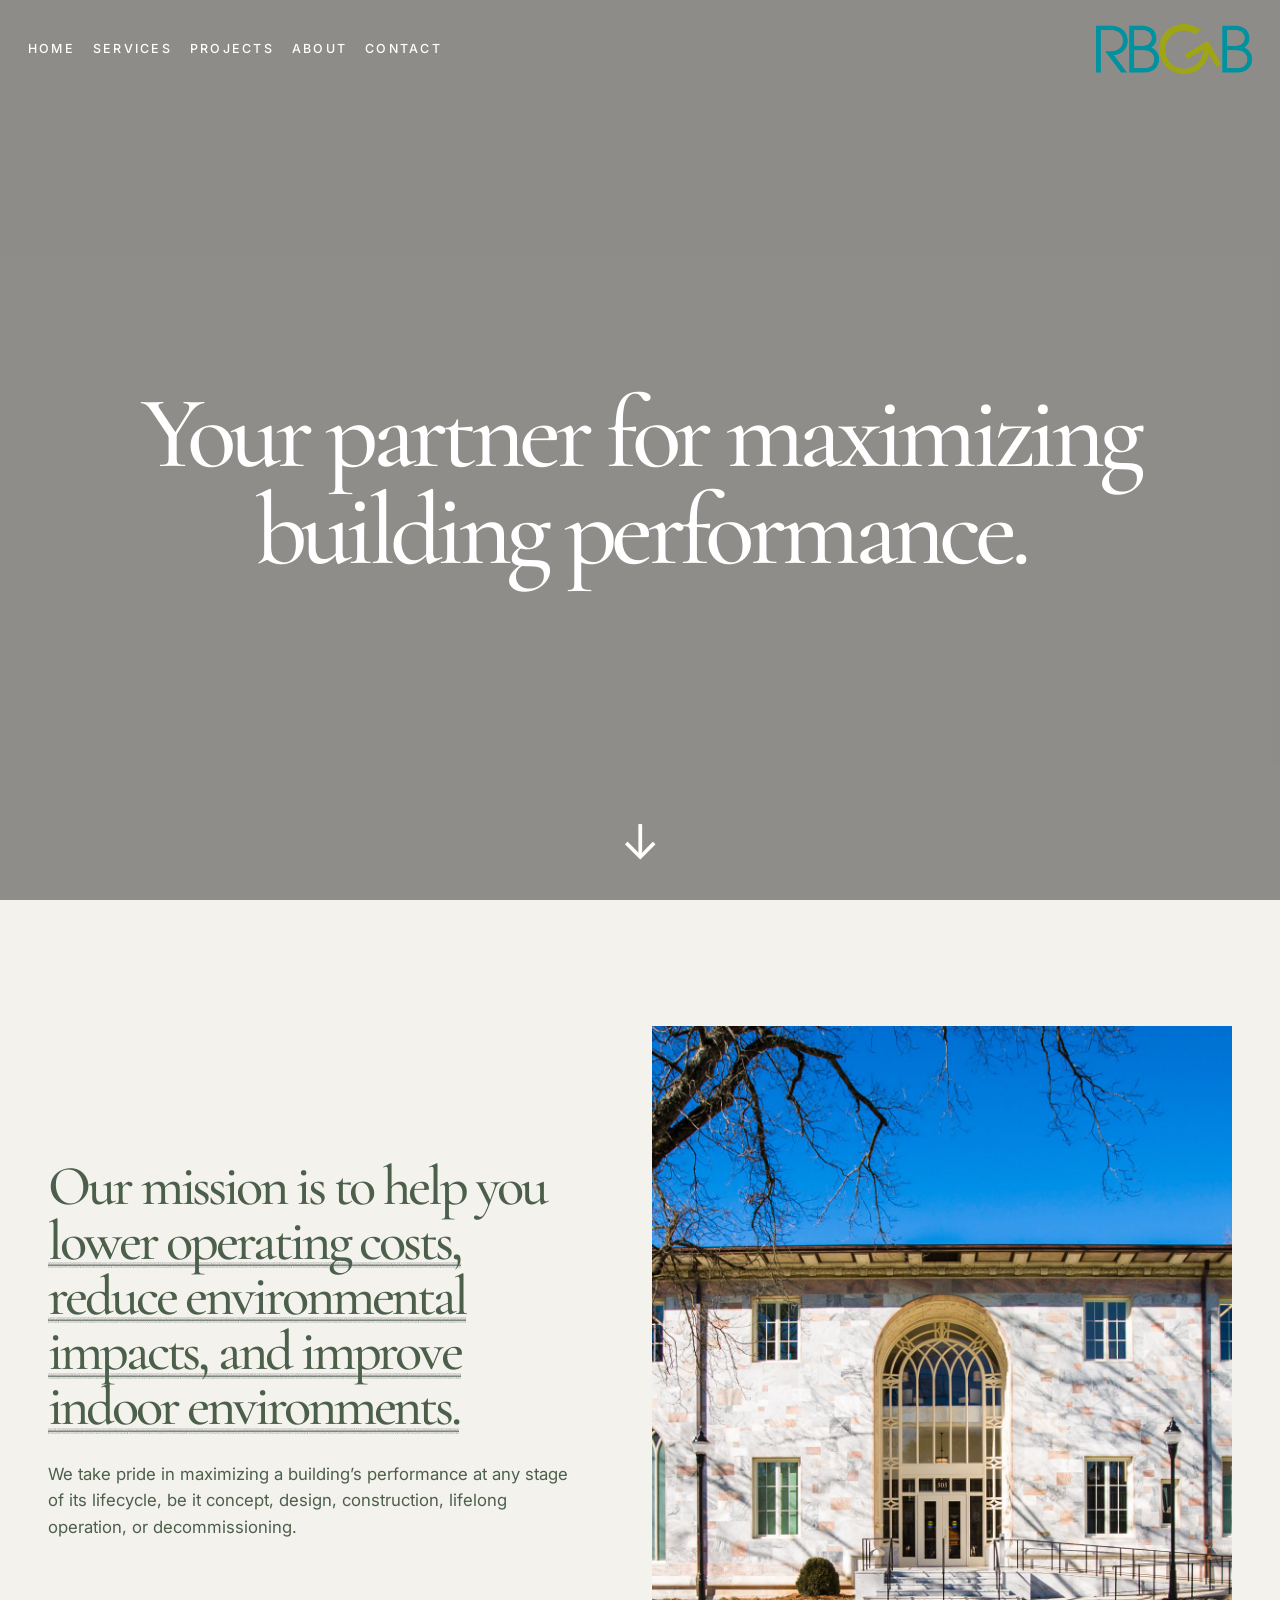
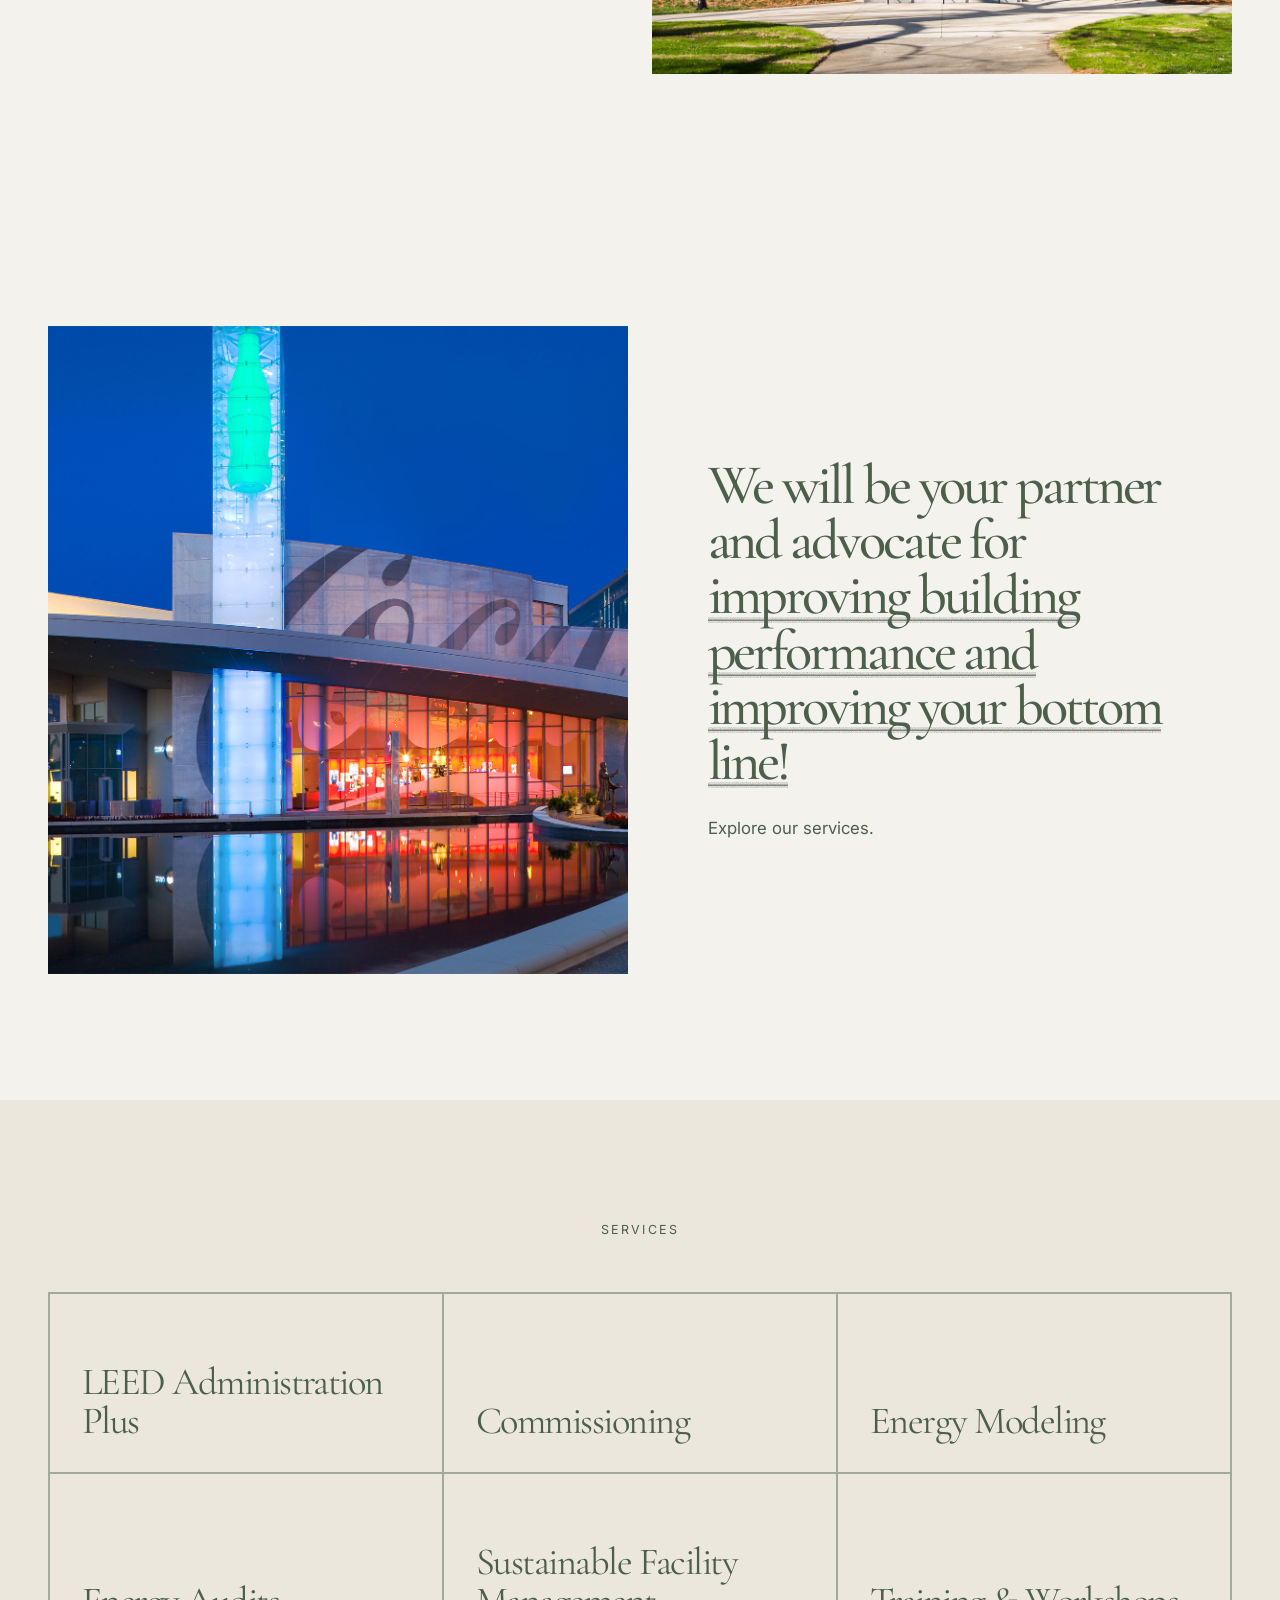
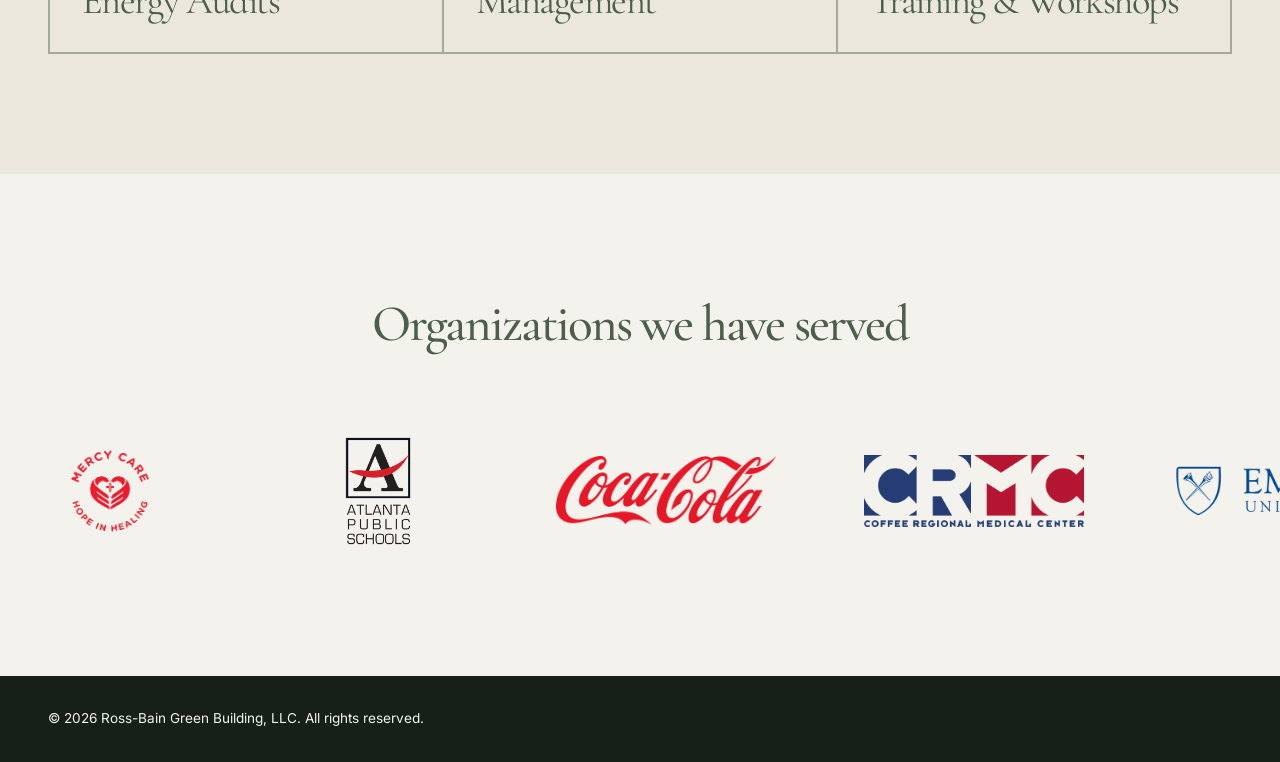
==== index.html @ 14df3185 "logos update" ====
<!DOCTYPE html>
<html lang="en">
<head>
  <meta charset="UTF-8" />
  <meta name="viewport" content="width=device-width, initial-scale=1.0" />

  <title>RBGB | High-Performance Building Services</title>

  <link rel="stylesheet" href="css/style.css" />

  <!-- Elegant serif font for Heatherwick-style headings -->
  <link rel="preconnect" href="https://fonts.googleapis.com">
  <link rel="preconnect" href="https://fonts.gstatic.com" crossorigin>
  <link href="https://fonts.googleapis.com/css2?family=Cormorant+Garamond:wght@400;500;600&family=Inter:wght@400;500;600&display=swap" rel="stylesheet">
</head>

<body>

  <header class="home-header">
    <nav class="home-nav">
      <a href="index.html">Home</a>
      <a href="services.html">Services</a>
      <a href="projects.html">Projects</a>
      <a href="about.html">About</a>
      <a href="contact.html">Contact</a>
    </nav>

    <a href="index.html" class="logo">
      <img src="assets/images/rbgb-logo.webp" alt="RBGB logo">
    </a>
  </header>

  <main>

    <!-- HERO VIDEO SECTION -->
    <section class="home-hero" id="top">
      <video autoplay muted loop playsinline class="hero-video">
        <source src="assets/videos/officeview2.mp4" type="video/mp4" />
      </video>

      <div class="hero-dark-overlay"></div>

      <div class="hero-title-wrap">
        <h1 class="rotating-title">
          <span class="title-line active">Ross-Bain Green Building</span>
          <span class="title-line">Your partner for maximizing building performance.</span>
          <span class="title-line">Dedicated to achieving your sustainability goals.</span>
        </h1>
      </div>

      <a href="#studio-intro" class="scroll-arrow" aria-label="Scroll down">
        ↓
      </a>
    </section>


    <!-- INTRO SECTION 1 -->
    <section class="editorial-section" id="studio-intro">
      <div class="editorial-text">
        <h2>
          Our mission is to help you 
          <span class="crayon-underline">lower operating costs, reduce environmental impacts, and improve indoor environments.</span>
        </h2>
        <p>
          We take pride in maximizing a building’s performance at any stage of its lifecycle, be it concept, design, construction, lifelong operation, or decommissioning. 
        </p>
      </div>

      <div class="editorial-image">
        <img src="assets/images/emory.jpg" alt="High performance sustainable building placeholder">
      </div>
    </section>


    <!-- INTRO SECTION 2 -->
    <section class="editorial-section reverse">
      <div class="editorial-image">
        <img src="assets/images/worldofcoke.jpg" alt="Energy efficient building systems placeholder">
      </div>

      <div class="editorial-text">
        <h2>
          We will be your partner and advocate for 
          <span class="crayon-underline">improving building performance and improving your bottom line!</span>
        </h2>
        <p>
          Explore our services.
        </p>
      </div>
    </section>


    <!-- SERVICES PREVIEW -->
    <section class="home-services-preview">
      <p class="section-kicker">Services</p>

      <div class="service-preview-grid">
        <a href="services.html#leed">LEED Administration Plus</a>
        <a href="services.html#commissioning">Commissioning</a>
        <a href="services.html#energy-modeling">Energy Modeling</a>
        <a href="services.html#energy-audits">Energy Audits</a>
        <a href="services.html#facility-management">Sustainable Facility Management</a>
        <a href="services.html#training">Training & Workshops</a>
      </div>
    </section>


    <!-- ORGANIZATIONS SERVED -->
    <section class="organizations-section">
      <h2>Organizations we have served</h2>

      <div class="logo-marquee">
        <div class="logo-track">

          <div class="client-logo">
            <img src="assets/images/logos/6830dd85c94a574201c166cf_MercyCareHHCircleCMYKWEB.png" alt="Mercy Care">
          </div>
          <div class="client-logo">
            <img src="assets/images/logos/APSLogo_RedBlack_Stacked_sample.png" alt="Atlanta Public Schools">
          </div>
          <div class="client-logo">
            <img src="assets/images/logos/Coca-Cola_logo.svg.png" alt="Coca-Cola">
          </div>
          <div class="client-logo">
            <img src="assets/images/logos/CRMC-Logo_OneLine_Primary-usage-1.webp" alt="Children's Restoration Medical Center">
          </div>
          <div class="client-logo">
            <img src="assets/images/logos/Emory-University-Logo.png" alt="Emory University">
          </div>
          <div class="client-logo">
            <img src="assets/images/logos/favicon.png" alt="Atlanta-Fulton Public Library Foundation">
          </div>
          <div class="client-logo">
            <img src="assets/images/logos/Georgia_Tech_logo.svg.png" alt="Georgia Tech">
          </div>
          <div class="client-logo">
            <img src="assets/images/logos/GSP_med.png" alt="GSP International Airport">
          </div>
          <div class="client-logo">
            <img src="assets/images/logos/hartsfield-jackson-airport-logo.png" alt="Hartsfield-Jackson Atlanta International Airport">
          </div>
          <div class="client-logo">
            <img src="assets/images/logos/Templates_CircleLogo_FC.png" alt="University of Georgia">
          </div>
          <div class="client-logo">
            <img src="assets/images/logos/Toyota-Logo.png" alt="Toyota">
          </div>
          <div class="client-logo">
            <img src="assets/images/logos/treesatlantalogo-tagline-01-205x120.png" alt="Trees Atlanta">
          </div>

          <!-- repeated once for smooth horizontal scroll -->
          <div class="client-logo">
            <img src="assets/images/logos/6830dd85c94a574201c166cf_MercyCareHHCircleCMYKWEB.png" alt="Mercy Care">
          </div>
          <div class="client-logo">
            <img src="assets/images/logos/APSLogo_RedBlack_Stacked_sample.png" alt="Atlanta Public Schools">
          </div>
          <div class="client-logo">
            <img src="assets/images/logos/Coca-Cola_logo.svg.png" alt="Coca-Cola">
          </div>
          <div class="client-logo">
            <img src="assets/images/logos/CRMC-Logo_OneLine_Primary-usage-1.webp" alt="Children's Restoration Medical Center">
          </div>
          <div class="client-logo">
            <img src="assets/images/logos/Emory-University-Logo.png" alt="Emory University">
          </div>
          <div class="client-logo">
            <img src="assets/images/logos/favicon.png" alt="Atlanta-Fulton Public Library Foundation">
          </div>
          <div class="client-logo">
            <img src="assets/images/logos/Georgia_Tech_logo.svg.png" alt="Georgia Tech">
          </div>
          <div class="client-logo">
            <img src="assets/images/logos/GSP_med.png" alt="GSP International Airport">
          </div>
          <div class="client-logo">
            <img src="assets/images/logos/hartsfield-jackson-airport-logo.png" alt="Hartsfield-Jackson Atlanta International Airport">
          </div>
          <div class="client-logo">
            <img src="assets/images/logos/Templates_CircleLogo_FC.png" alt="University of Georgia">
          </div>
          <div class="client-logo">
            <img src="assets/images/logos/Toyota-Logo.png" alt="Toyota">
          </div>
          <div class="client-logo">
            <img src="assets/images/logos/treesatlantalogo-tagline-01-205x120.png" alt="Trees Atlanta">
          </div>

        </div>
      </div>
    </section>

  </main>

  <footer>
    <p>© 2026 Ross-Bain Green Building, LLC. All rights reserved.</p>
  </footer>

  <script src="js/script.js"></script>
</body>
</html>
---- css/style.css ----
* {
    margin: 0;
    padding: 0;
    box-sizing: border-box;
  }
  
  html {
    scroll-behavior: smooth;
  }
  
  body {
    font-family: Arial, Helvetica, sans-serif;
    color: #111;
    background: #f5f2ec;
    line-height: 1.6;
  }
  
  a {
    color: inherit;
    text-decoration: none;
  }
  
  img {
    width: 100%;
    display: block;
  }
  
  .site-header {
    position: fixed;
    top: 0;
    left: 0;
    width: 100%;
    z-index: 20;
    display: flex;
    justify-content: space-between;
    align-items: center;
    padding: 24px 48px;
    color: #fff;
    mix-blend-mode: normal;
  }
  
  .dark-header {
    position: sticky;
    color: #111;
    background: #f5f2ec;
    mix-blend-mode: normal;
    border-bottom: 1px solid rgba(0, 0, 0, 0.1);
  }
  
  .logo {
    font-size: 1rem;
    font-weight: 700;
    letter-spacing: -0.02em;
  }
  
  .nav {
    display: flex;
    align-items: center;
    gap: 28px;
    font-size: 0.95rem;
  }
  
  .nav a {
    transition: opacity 0.2s ease;
  }
  
  .nav a:hover {
    opacity: 0.6;
  }
  
  .dropdown {
    position: relative;
  }
  
  .dropdown-menu {
    position: absolute;
    top: 100%;
    left: 0;
    min-width: 260px;
    display: none;
    flex-direction: column;
    background: #111;
    color: #fff;
    padding: 16px;
    margin-top: 12px;
    gap: 10px;
    box-shadow: 0 12px 30px rgba(0,0,0,0.2);
  }
  
  .dropdown:hover .dropdown-menu {
    display: flex;
  }
  
  .dropdown-menu a {
    font-size: 0.9rem;
  }
  
  .hero-video-section {
    position: relative;
    height: 100vh;
    min-height: 700px;
    overflow: hidden;
    color: #fff;
    display: flex;
    align-items: flex-end;
  }
  
  .hero-video {
    position: absolute;
    inset: 0;
    width: 100%;
    height: 100%;
    object-fit: cover;
  }
  
  .hero-overlay {
    position: absolute;
    inset: 0;
    background: linear-gradient(
      to top,
      rgba(0, 0, 0, 0.75),
      rgba(0, 0, 0, 0.25),
      rgba(0, 0, 0, 0.2)
    );
  }
  
  .hero-content {
    position: relative;
    z-index: 2;
    max-width: 900px;
    padding: 0 48px 80px;
  }
  
  .eyebrow {
    text-transform: uppercase;
    letter-spacing: 0.12em;
    font-size: 0.8rem;
    margin-bottom: 16px;
    opacity: 0.75;
  }
  
  .hero-content h1,
  .page-hero h1,
  .about-section h1 {
    font-size: clamp(3rem, 8vw, 7.5rem);
    line-height: 0.95;
    letter-spacing: -0.07em;
    margin-bottom: 28px;
  }
  
  .hero-content p {
    max-width: 620px;
    font-size: 1.15rem;
    margin-bottom: 28px;
  }
  
  .button {
    display: inline-block;
    padding: 14px 22px;
    border: 1px solid #fff;
    border-radius: 999px;
    transition: all 0.2s ease;
  }
  
  .button:hover {
    background: #fff;
    color: #111;
  }
  
  .intro-section {
    display: grid;
    grid-template-columns: 1.3fr 1fr;
    gap: 60px;
    padding: 120px 48px;
    background: #f5f2ec;
  }
  
  .intro-section h2 {
    font-size: clamp(2.4rem, 5vw, 5.5rem);
    line-height: 0.95;
    letter-spacing: -0.06em;
  }
  
  .intro-section p {
    font-size: 1.25rem;
    max-width: 560px;
  }
  
  .feature-grid {
    display: grid;
    grid-template-columns: repeat(3, 1fr);
    gap: 1px;
    background: #111;
  }
  
  .feature-grid article {
    background: #e8e0d2;
    padding: 48px;
    min-height: 280px;
  }
  
  .feature-grid h3 {
    font-size: 1.8rem;
    margin-bottom: 16px;
    letter-spacing: -0.04em;
  }
  
  .page-main {
    padding: 80px 48px;
  }
  
  .page-hero {
    padding: 80px 0 70px;
    max-width: 1100px;
  }
  
  .services-list {
    display: grid;
    gap: 1px;
    background: #111;
  }
  
  .services-list article {
    background: #f5f2ec;
    padding: 48px 0;
    display: grid;
    grid-template-columns: 0.8fr 1.2fr;
    gap: 60px;
    border-bottom: 1px solid rgba(0,0,0,0.1);
  }
  
  .services-list h2 {
    font-size: clamp(2rem, 4vw, 4rem);
    line-height: 1;
    letter-spacing: -0.05em;
  }
  
  .services-list p {
    font-size: 1.1rem;
    max-width: 680px;
  }
  
  .project-grid {
    display: grid;
    gap: 36px;
  }
  
  .project-card {
    display: grid;
    grid-template-columns: 1.1fr 0.9fr;
    gap: 40px;
    align-items: center;
    padding-bottom: 48px;
    border-bottom: 1px solid rgba(0,0,0,0.12);
  }
  
  .project-card img {
    height: 460px;
    object-fit: cover;
  }
  
  .project-card h2 {
    font-size: clamp(2rem, 4vw, 4.5rem);
    line-height: 1;
    letter-spacing: -0.05em;
    margin-bottom: 20px;
  }
  
  .about-section {
    min-height: calc(100vh - 160px);
    display: grid;
    grid-template-columns: 0.8fr 1.2fr;
    gap: 60px;
    align-items: center;
  }
  
  .about-image {
    height: 620px;
    object-fit: cover;
  }
  
  .about-section p {
    font-size: 1.15rem;
    max-width: 700px;
    margin-bottom: 20px;
  }
  
  .contact-grid {
    display: grid;
    grid-template-columns: 0.8fr 1.2fr;
    gap: 60px;
    align-items: start;
  }
  
  .contact-grid h2 {
    font-size: 2rem;
    margin-bottom: 24px;
  }
  
  .contact-grid p {
    margin-bottom: 12px;
    font-size: 1.05rem;
  }
  
  .map-wrapper {
    overflow: hidden;
    border-radius: 24px;
  }
  
  footer {
    padding: 32px 48px;
    font-size: 0.9rem;
    background: #111;
    color: #fff;
  }
  
  @media (max-width: 900px) {
    .site-header {
      position: absolute;
      padding: 20px;
      flex-direction: column;
      align-items: flex-start;
      gap: 16px;
      mix-blend-mode: normal;
    }
  
    .nav {
      flex-wrap: wrap;
      gap: 16px;
    }
  
    .hero-content {
      padding: 0 24px 60px;
    }
  
    .intro-section,
    .services-list article,
    .project-card,
    .about-section,
    .contact-grid {
      grid-template-columns: 1fr;
    }
  
    .intro-section,
    .page-main {
      padding-left: 24px;
      padding-right: 24px;
    }
  
    .feature-grid {
      grid-template-columns: 1fr;
    }
  
    .project-card img,
    .about-image {
      height: 340px;
    }
  }

  .logo img {
    height: 50px;
    width: auto;
    display: block;
  }

  /* ================================
   HOME PAGE — HEATHERWICK-STYLE
================================ */

body {
  font-family: "Inter", Arial, sans-serif;
  background: #f4f2ec;
  color: #172017;
}

.home-header {
  position: fixed;
  top: 0;
  left: 0;
  width: 100%;
  z-index: 50;
  display: flex;
  justify-content: space-between;
  align-items: center;
  padding: 24px 28px;
  color: #fff;
  mix-blend-mode: normal;
  pointer-events: none;
}

.home-nav,
.home-logo {
  pointer-events: auto;
}

.home-nav {
  display: flex;
  gap: 18px;
  align-items: center;
}

.home-nav a,
.home-logo {
  font-size: 0.78rem;
  text-transform: uppercase;
  letter-spacing: 0.18em;
  font-weight: 500;
}

.home-nav a:hover,
.home-logo:hover {
  opacity: 1;
}

.home-hero {
  position: relative;
  height: 100vh;
  min-height: 720px;
  overflow: hidden;
  display: grid;
  place-items: center;
  color: #fff;
}

.hero-video {
  position: absolute;
  inset: 0;
  width: 100%;
  height: 100%;
  object-fit: cover;
}

.hero-dark-overlay {
  position: absolute;
  inset: 0;
  background: rgba(0, 0, 0, 0.42);
  z-index: 1;
}

.hero-title-wrap {
  position: relative;
  z-index: 2;
  text-align: center;
  width: min(92vw, 1200px);
  padding: 0 24px;
}

.rotating-title {
  position: relative;
  min-height: 130px;
  font-family: "Cormorant Garamond", Georgia, serif;
  font-size: clamp(3.5rem, 8vw, 8rem);
  font-weight: 500;
  line-height: 0.95;
  letter-spacing: -0.055em;
}

.title-line {
  position: absolute;
  inset: 0;
  display: grid;
  place-items: center;
  opacity: 0;
  transform: translateY(18px);
  filter: blur(6px);
  transition:
    opacity 900ms ease,
    transform 900ms ease,
    filter 900ms ease;
}

.title-line.active {
  opacity: 1;
  transform: translateY(0);
  filter: blur(0);
}

.scroll-arrow {
  position: absolute;
  left: 50%;
  bottom: 34px;
  transform: translateX(-50%);
  z-index: 3;
  color: #fff;
  font-size: 3rem;
  line-height: 1;
  animation: bounceArrow 1.5s infinite;
}

@keyframes bounceArrow {
  0%, 100% {
    transform: translate(-50%, 0);
  }

  50% {
    transform: translate(-50%, 12px);
  }
}


/* Editorial image + text sections */

.editorial-section {
  min-height: 100vh;
  display: grid;
  grid-template-columns: 0.95fr 1.05fr;
  gap: 80px;
  align-items: center;
  padding: 110px 48px;
  background: #f4f2ec;
}

.editorial-section.reverse {
  grid-template-columns: 1.05fr 0.95fr;
}

.editorial-text {
  max-width: 620px;
  justify-self: center;
}

.editorial-text h2 {
  font-family: "Cormorant Garamond", Georgia, serif;
  font-size: clamp(2.4rem, 4.4vw, 4.7rem);
  line-height: 0.98;
  font-weight: 500;
  letter-spacing: -0.055em;
  color: #4b5f4b;
}

.editorial-text p {
  margin-top: 26px;
  font-size: 1.05rem;
  color: #4b5f4b;
}

.editorial-image img {
  width: 100%;
  height: 72vh;
  object-fit: cover;
}


/* Crayon-style underline */

.crayon-underline {
  text-decoration: none;
  background-image: url("data:image/svg+xml,%3Csvg width='180' height='12' viewBox='0 0 180 12' xmlns='http://www.w3.org/2000/svg'%3E%3Cfilter id='noise'%3E%3CfeTurbulence type='fractalNoise' baseFrequency='0.9' numOctaves='3' stitchTiles='stitch'/%3E%3CfeColorMatrix type='saturate' values='0'/%3E%3CfeComponentTransfer%3E%3CfeFuncA type='table' tableValues='0 .25 .55 .85 1'/%3E%3C/feComponentTransfer%3E%3C/filter%3E%3Crect x='0' y='4' width='180' height='4' fill='%234b5f4b' opacity='.9' filter='url(%23noise)'/%3E%3Crect x='0' y='5.5' width='180' height='1.5' fill='%234b5f4b' opacity='.65'/%3E%3C/svg%3E");
  background-repeat: repeat-x;
  background-size: 180px 12px;
  background-position: 0 0.93em;
}

/* Services preview */

.home-services-preview {
  padding: 120px 48px;
  background: #ebe7dc;
}

.section-kicker {
  text-align: center;
  text-transform: uppercase;
  letter-spacing: 0.18em;
  font-size: 0.78rem;
  margin-bottom: 52px;
  color: #4b5f4b;
}

.service-preview-grid {
  display: grid;
  grid-template-columns: repeat(3, 1fr);
  border-top: 2px solid rgba(75, 95, 75, 0.45);
  border-left: 2px solid rgba(75, 95, 75, 0.45);
}

.service-preview-grid a {
  min-height: 180px;
  padding: 32px;
  display: flex;
  align-items: flex-end;
  border-right: 2px solid rgba(75, 95, 75, 0.45);
  border-bottom: 2px solid rgba(75, 95, 75, 0.45);
  font-family: "Cormorant Garamond", Georgia, serif;
  font-size: clamp(1.8rem, 3vw, 3.1rem);
  line-height: 1;
  letter-spacing: -0.04em;
  color: #4b5f4b;
  transition: background 0.25s ease, color 0.25s ease;
}

.service-preview-grid a:hover {
  background: #4b5f4b;
  color: #f4f2ec;
}


/* Organizations horizontal scroll */

.organizations-section {
  padding: 110px 0 130px;
  background: #f4f2ec;
  overflow: hidden;
}

.organizations-section h2 {
  text-align: center;
  font-family: "Cormorant Garamond", Georgia, serif;
  font-size: clamp(2.2rem, 4vw, 4rem);
  font-weight: 500;
  letter-spacing: -0.04em;
  color: #4b5f4b;
  margin-bottom: 70px;
}

.logo-marquee {
  width: 100%;
  overflow: hidden;
}

.logo-track {
  display: flex;
  gap: 48px;
  width: max-content;
  animation: logoScroll 28s linear infinite;
}

.logo-marquee:hover .logo-track {
  animation-play-state: paused;
}

.client-logo {
  display: flex;
  align-items: center;
  justify-content: center;
  min-width: 220px;
  height: 110px;
  padding: 20px;
  overflow: visible;
  background: transparent;
  border: none;
  border-radius: 0;
  box-shadow: none;
}

.client-logo img {
  max-width: 220px;
  max-height: 110px;
  width: auto;
  height: auto;
  object-fit: contain;
  display: block;
}

@keyframes logoScroll {
  from {
    transform: translateX(0);
  }

  to {
    transform: translateX(-50%);
  }
}


/* Footer adjustment */

footer {
  padding: 32px 48px;
  background: #172017;
  color: #f4f2ec;
  font-size: 0.85rem;
}


/* Responsive */

@media (max-width: 900px) {
  .home-header {
    align-items: flex-start;
    gap: 16px;
    padding: 20px;
  }

  .home-nav {
    flex-wrap: wrap;
    max-width: 70%;
    gap: 12px;
  }

  .home-logo {
    text-align: right;
  }

  .rotating-title {
    min-height: 220px;
    font-size: clamp(3rem, 16vw, 5.5rem);
  }

  .editorial-section,
  .editorial-section.reverse {
    grid-template-columns: 1fr;
    gap: 42px;
    padding: 90px 24px;
  }

  .editorial-image img {
    height: 430px;
  }

  .service-preview-grid {
    grid-template-columns: 1fr;
  }

  .home-services-preview {
    padding: 90px 24px;
  }
}
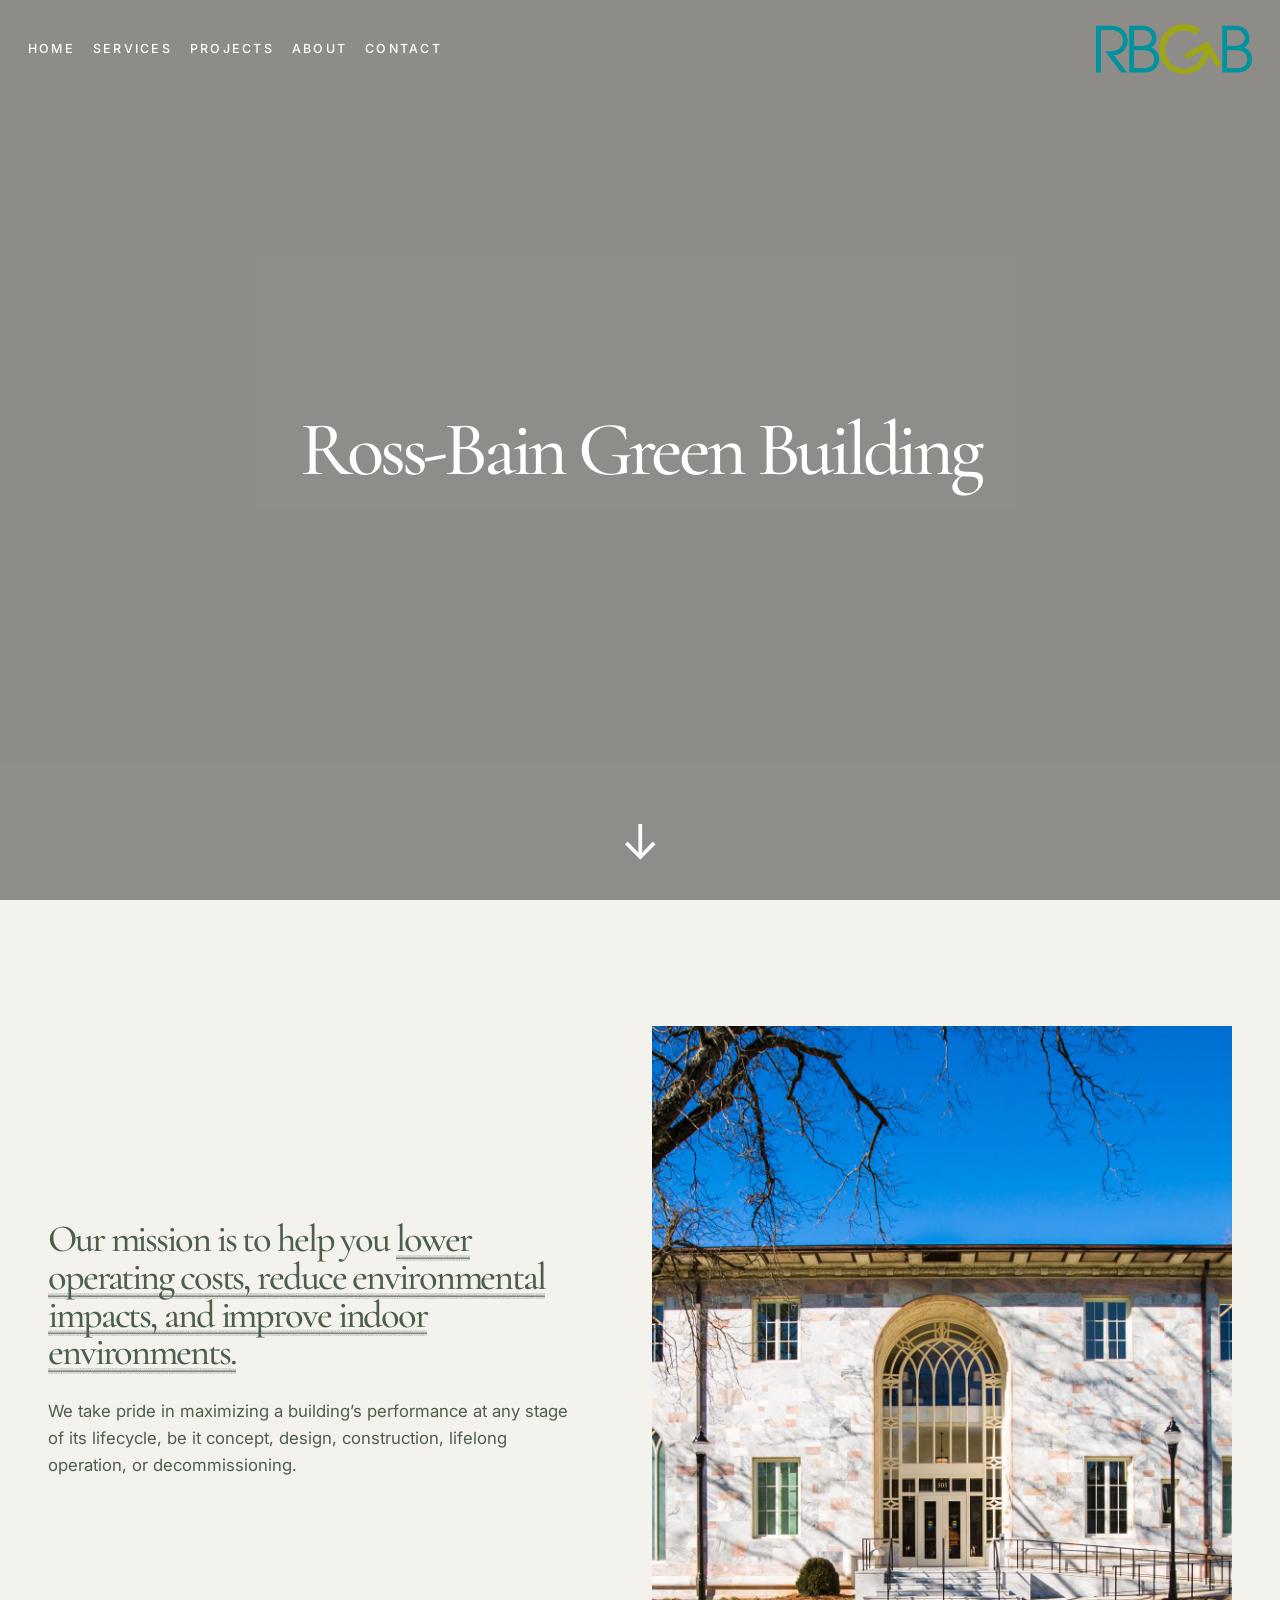
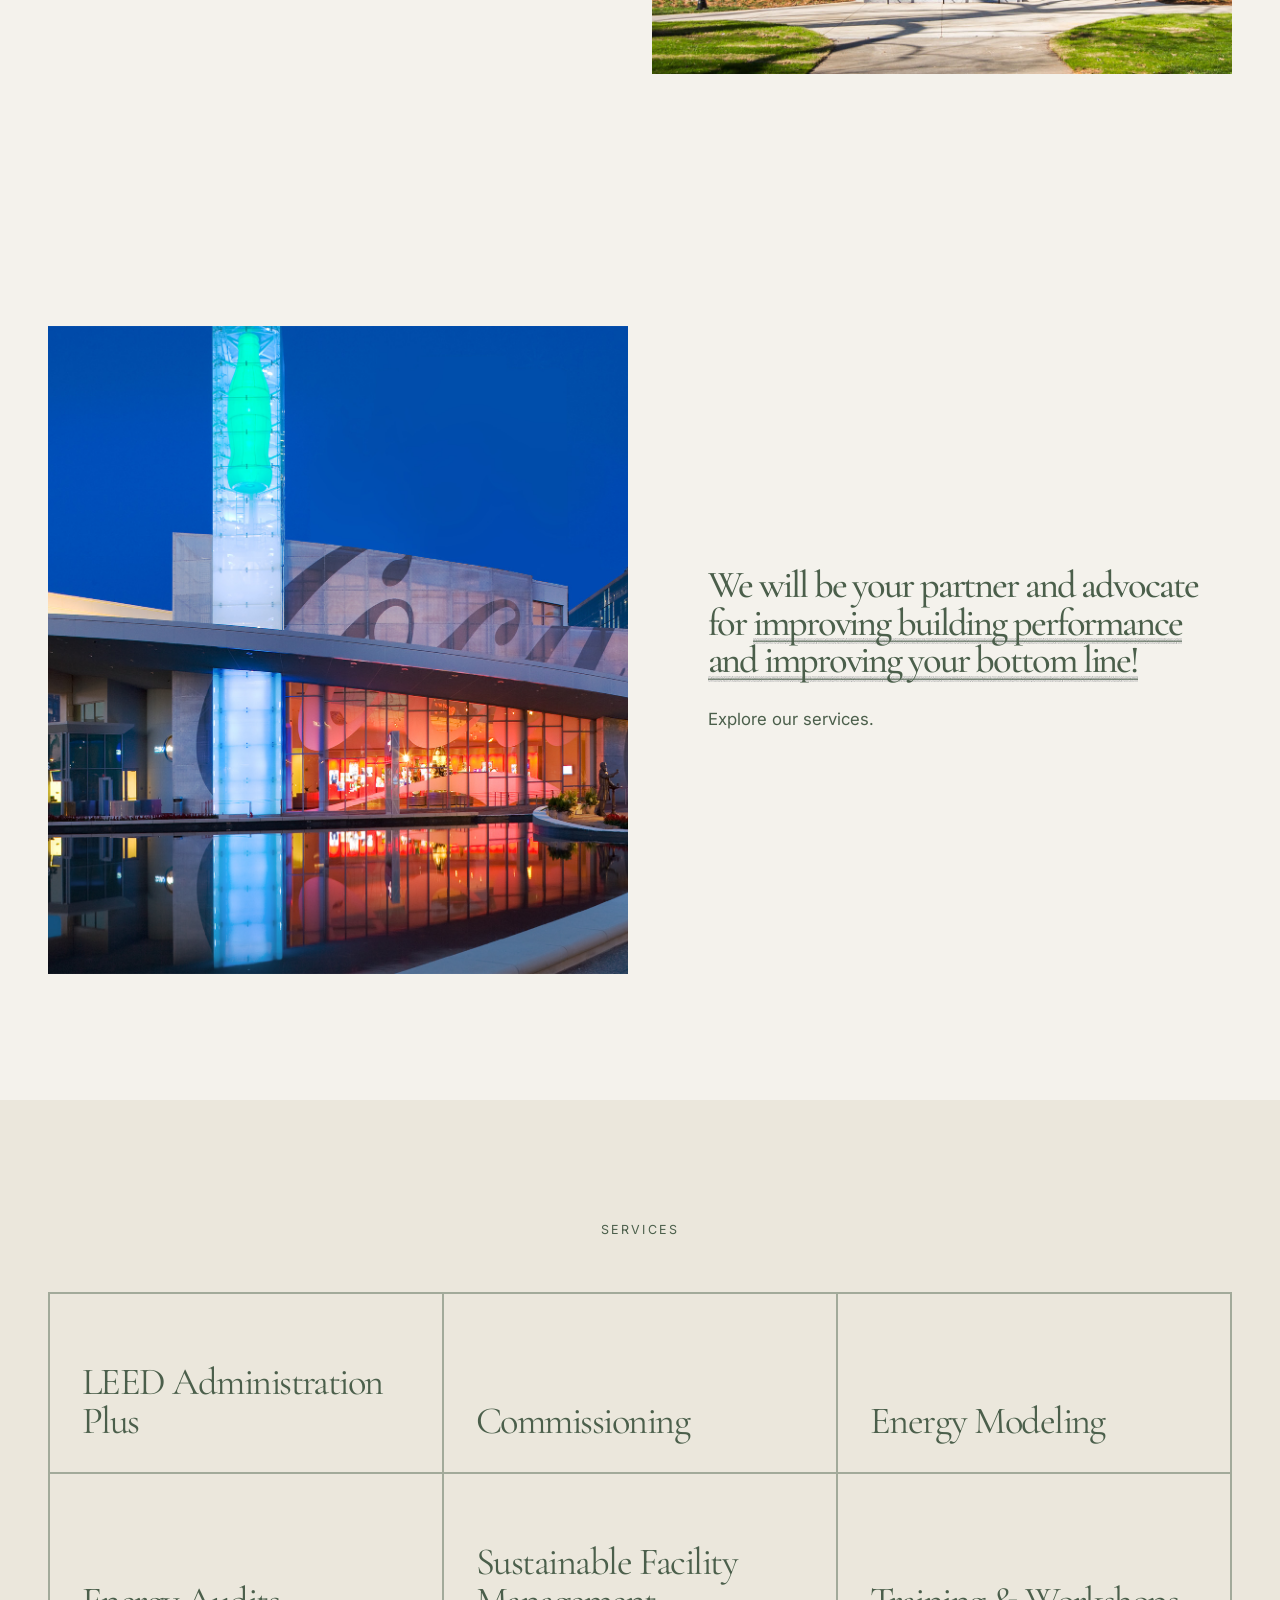
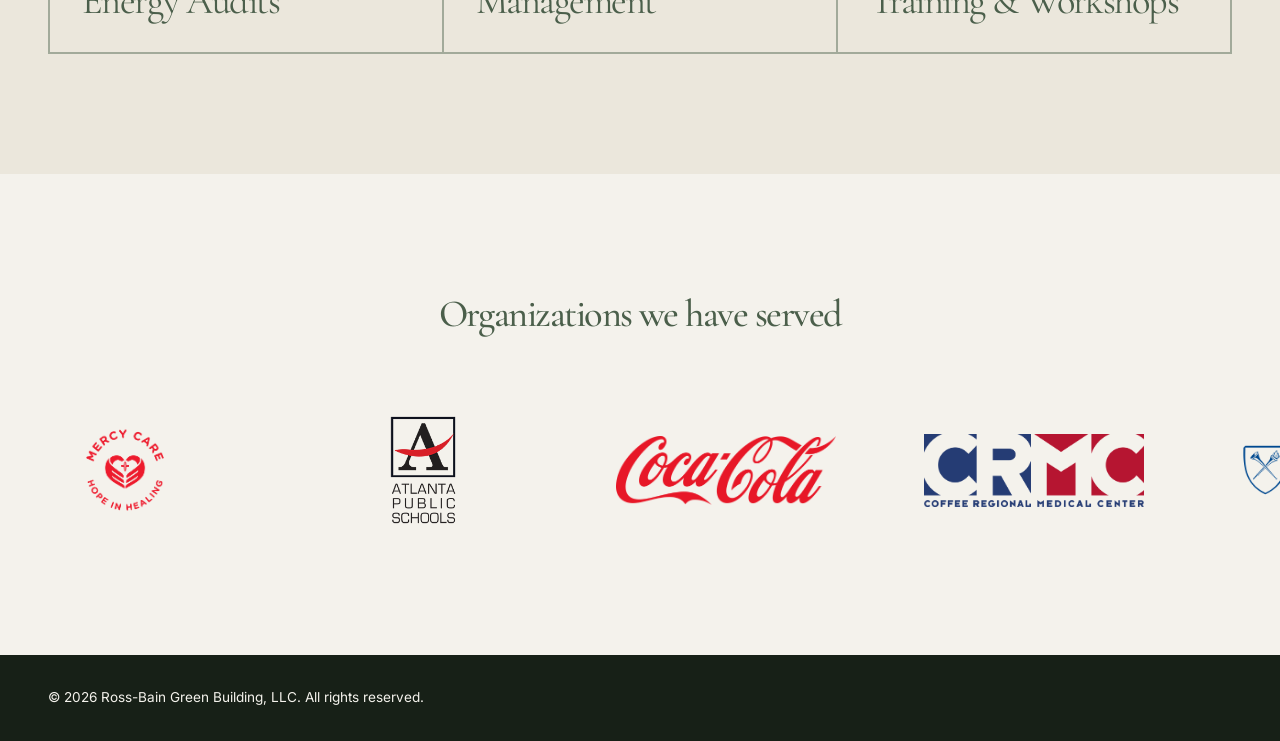
==== commit 0bc51d3f: "favicon update" ====
--- a/index.html
+++ b/index.html
@@ -5,7 +5,7 @@
   <meta name="viewport" content="width=device-width, initial-scale=1.0" />
 
   <title>RBGB | High-Performance Building Services</title>
-
+  <link rel="icon" type="image/webp" href="assets/images/rbgb-logo.webp">
   <link rel="stylesheet" href="css/style.css" />
 
   <!-- Elegant serif font for Heatherwick-style headings -->
@@ -137,7 +137,7 @@
             <img src="assets/images/logos/GSP_med.png" alt="GSP International Airport">
           </div>
           <div class="client-logo">
-            <img src="assets/images/logos/hartsfield-jackson-airport-logo.png" alt="Hartsfield-Jackson Atlanta International Airport">
+            <img src="assets/images/logos/Hartsfield–Jackson_Atlanta_International_Airport_Logo.svg.png" alt="Hartsfield-Jackson Atlanta International Airport">
           </div>
           <div class="client-logo">
             <img src="assets/images/logos/Templates_CircleLogo_FC.png" alt="University of Georgia">
--- a/css/style.css
+++ b/css/style.css
@@ -449,7 +449,7 @@
   position: relative;
   min-height: 130px;
   font-family: "Cormorant Garamond", Georgia, serif;
-  font-size: clamp(3.5rem, 8vw, 8rem);
+  font-size: clamp(2rem, 6vw, 6rem);
   font-weight: 500;
   line-height: 0.95;
   letter-spacing: -0.055em;
@@ -521,7 +521,7 @@
 
 .editorial-text h2 {
   font-family: "Cormorant Garamond", Georgia, serif;
-  font-size: clamp(2.4rem, 4.4vw, 4.7rem);
+  font-size: clamp(2rem, 3vw, 3rem);
   line-height: 0.98;
   font-weight: 500;
   letter-spacing: -0.055em;
@@ -582,7 +582,7 @@
   border-right: 2px solid rgba(75, 95, 75, 0.45);
   border-bottom: 2px solid rgba(75, 95, 75, 0.45);
   font-family: "Cormorant Garamond", Georgia, serif;
-  font-size: clamp(1.8rem, 3vw, 3.1rem);
+  font-size: clamp(2rem, 3vw, 3rem);
   line-height: 1;
   letter-spacing: -0.04em;
   color: #4b5f4b;
@@ -606,7 +606,7 @@
 .organizations-section h2 {
   text-align: center;
   font-family: "Cormorant Garamond", Georgia, serif;
-  font-size: clamp(2.2rem, 4vw, 4rem);
+  font-size: clamp(2rem, 3vw, 3rem);
   font-weight: 500;
   letter-spacing: -0.04em;
   color: #4b5f4b;
@@ -633,7 +633,7 @@
   display: flex;
   align-items: center;
   justify-content: center;
-  min-width: 220px;
+  min-width: 250px;
   height: 110px;
   padding: 20px;
   overflow: visible;
@@ -715,4 +715,949 @@
   .home-services-preview {
     padding: 90px 24px;
   }
+}
+
+/* ================================
+   SERVICES PAGE — STUDIO STYLE
+================================ */
+
+.inner-header {
+  color: #172017;
+  mix-blend-mode: normal;
+  background: transparent;
+}
+
+.inner-header .home-nav a,
+.inner-header .home-logo {
+  color: #172017;
+}
+
+.active-nav {
+  font-weight: 700;
+}
+
+.services-landing {
+  position: relative;
+  min-height: 100vh;
+  padding: 130px 28px 90px;
+  background: #f4f2ec;
+  display: grid;
+  grid-template-columns: 1.1fr 0.35fr 0.9fr;
+  grid-template-rows: auto 1fr;
+  column-gap: 70px;
+  align-items: center;
+}
+
+.services-landing-large {
+  grid-column: 1 / 2;
+  grid-row: 1 / 3;
+  align-self: center;
+}
+
+.services-landing-large img {
+  width: 100%;
+  height: 64vh;
+  object-fit: cover;
+}
+
+.services-landing-small {
+  grid-column: 3 / 4;
+  grid-row: 1 / 2;
+  justify-self: end;
+  align-self: start;
+  width: 52%;
+}
+
+.services-landing-small img {
+  width: 100%;
+  height: 260px;
+  object-fit: cover;
+}
+
+.services-landing-copy {
+  grid-column: 3 / 4;
+  grid-row: 2 / 3;
+  max-width: 620px;
+  align-self: center;
+}
+
+.left-kicker {
+  text-align: left;
+  margin-bottom: 28px;
+}
+
+.services-landing-copy h1 {
+  font-family: "Inter", Arial, sans-serif;
+  text-transform: uppercase;
+  letter-spacing: 0.12em;
+  font-size: clamp(1.5rem, 2.4vw, 2.5rem);
+  line-height: 1.35;
+  color: #4b5f4b;
+  margin-bottom: 28px;
+  font-weight: 700;
+}
+
+.services-landing-copy p {
+  font-family: "Cormorant Garamond", Georgia, serif;
+  font-size: clamp(1.45rem, 2vw, 2rem);
+  line-height: 1.25;
+  color: #4b5f4b;
+}
+
+
+/* Individual service rows */
+
+.service-detail-section {
+  min-height: 92vh;
+  padding: 105px 48px;
+  background: #f4f2ec;
+  display: grid;
+  grid-template-columns: 1.05fr 0.95fr;
+  gap: 80px;
+  align-items: center;
+  scroll-margin-top: 90px;
+}
+
+.service-detail-section.reverse {
+  grid-template-columns: 0.95fr 1.05fr;
+}
+
+.service-detail-section.reverse .service-image-button {
+  order: 2;
+}
+
+.service-detail-section.reverse .service-detail-copy {
+  order: 1;
+}
+
+.service-image-button,
+.service-heading-button,
+.text-link-button,
+.modal-close {
+  font-family: inherit;
+}
+
+.service-image-button {
+  padding: 0;
+  border: none;
+  background: transparent;
+  cursor: pointer;
+  overflow: hidden;
+}
+
+.service-image-button img {
+  width: 100%;
+  height: 68vh;
+  object-fit: cover;
+  transition: transform 700ms ease, filter 700ms ease;
+}
+
+.service-image-button:hover img {
+  transform: scale(1.035);
+  filter: brightness(0.88);
+}
+
+.service-detail-copy {
+  max-width: 640px;
+  justify-self: center;
+}
+
+.service-heading-button {
+  display: block;
+  padding: 0;
+  border: none;
+  background: transparent;
+  text-align: left;
+  cursor: pointer;
+  color: inherit;
+}
+
+.service-heading-button h2 {
+  font-family: "Cormorant Garamond", Georgia, serif;
+  font-size: clamp(3rem, 3vw, 3rem);
+  line-height: 0.95;
+  letter-spacing: -0.055em;
+  color: #4b5f4b;
+  font-weight: 500;
+  margin-bottom: 24px;
+  transition: opacity 0.25s ease;
+}
+
+.service-heading-button:hover h2 {
+  opacity: 0.65;
+}
+
+.service-tags {
+  font-family: "Inter", Arial, sans-serif !important;
+  text-transform: uppercase;
+  letter-spacing: 0.13em;
+  font-size: 0.78rem !important;
+  line-height: 1.7 !important;
+  font-weight: 700;
+  color: #4b5f4b;
+  margin-bottom: 24px;
+}
+
+.service-detail-copy p {
+  font-family: "Cormorant Garamond", Georgia, serif;
+  font-size: clamp(1.4rem, 1.8vw, 1.85rem);
+  line-height: 1.28;
+  color: #243024;
+}
+
+.text-link-button {
+  margin-top: 26px;
+  padding: 0 0 6px;
+  border: none;
+  border-bottom: 1px solid #4b5f4b;
+  background: transparent;
+  color: #4b5f4b;
+  font-size: 0.9rem;
+  letter-spacing: 0.12em;
+  text-transform: uppercase;
+  cursor: pointer;
+}
+
+.text-link-button:hover {
+  opacity: 0.6;
+}
+
+
+/* Overlay modal */
+
+.service-modal {
+  position: fixed;
+  inset: 0;
+  z-index: 100;
+  display: none;
+  justify-content: center;
+  align-items: center;
+  padding: 32px;
+  background: rgba(10, 14, 10, 0.72);
+  backdrop-filter: blur(10px);
+}
+
+.service-modal.is-open {
+  display: flex;
+}
+
+.modal-panel {
+  position: relative;
+  width: min(920px, 96vw);
+  max-height: 88vh;
+  overflow-y: auto;
+  padding: 64px;
+  background: #f4f2ec;
+  color: #172017;
+  border-radius: 2px;
+  box-shadow: 0 24px 90px rgba(0, 0, 0, 0.35);
+}
+
+.modal-close {
+  position: sticky;
+  top: 0;
+  float: right;
+  margin-top: -30px;
+  margin-right: -24px;
+  width: 42px;
+  height: 42px;
+  border: none;
+  border-radius: 999px;
+  background: #172017;
+  color: #f4f2ec;
+  font-size: 1.8rem;
+  line-height: 1;
+  cursor: pointer;
+}
+
+.modal-panel h2 {
+  font-family: "Cormorant Garamond", Georgia, serif;
+  font-size: clamp(3rem, 5vw, 5.5rem);
+  line-height: 0.95;
+  letter-spacing: -0.055em;
+  color: #4b5f4b;
+  margin-bottom: 32px;
+  font-weight: 500;
+}
+
+.modal-panel h3 {
+  font-family: "Inter", Arial, sans-serif;
+  text-transform: uppercase;
+  letter-spacing: 0.12em;
+  font-size: 0.82rem;
+  line-height: 1.55;
+  color: #4b5f4b;
+  margin-bottom: 8px;
+}
+
+.modal-panel p,
+.modal-panel li {
+  font-family: "Cormorant Garamond", Georgia, serif;
+  font-size: 1.45rem;
+  line-height: 1.35;
+  margin-bottom: 22px;
+}
+
+.modal-panel ul {
+  padding-left: 24px;
+  margin-bottom: 28px;
+}
+
+body.modal-open {
+  overflow: hidden;
+}
+
+
+/* Responsive services page */
+
+@media (max-width: 950px) {
+  .services-landing {
+    grid-template-columns: 1fr;
+    gap: 36px;
+    padding: 120px 24px 80px;
+  }
+
+  .services-landing-large,
+  .services-landing-small,
+  .services-landing-copy {
+    grid-column: auto;
+    grid-row: auto;
+    width: 100%;
+  }
+
+  .services-landing-large img {
+    height: 420px;
+  }
+
+  .services-landing-small {
+    display: none;
+  }
+
+  .service-detail-section,
+  .service-detail-section.reverse {
+    grid-template-columns: 1fr;
+    gap: 38px;
+    padding: 90px 24px;
+  }
+
+  .service-detail-section.reverse .service-image-button,
+  .service-detail-section.reverse .service-detail-copy {
+    order: initial;
+  }
+
+  .service-image-button img {
+    height: 420px;
+  }
+
+  .modal-panel {
+    padding: 42px 26px;
+  }
+
+  .modal-close {
+    margin-right: -8px;
+  }
+}
+
+/* ================================
+   PROJECTS PAGE — GALLERY STYLE
+================================ */
+
+.projects-page {
+  background: #f4f2ec;
+  color: #172017;
+  padding: 130px 0 120px;
+}
+
+.projects-intro {
+  width: min(980px, 90vw);
+  margin: 0 auto 90px;
+  text-align: center;
+}
+
+.projects-intro h1 {
+  font-family: "Cormorant Garamond", Georgia, serif;
+  font-size: clamp(2rem, 3vw, 3rem);
+  line-height: 0.95;
+  letter-spacing: -0.055em;
+  font-weight: 500;
+  color: #4b5f4b;
+}
+
+.project-gallery {
+  width: min(1480px, 86vw);
+  margin: 0 auto;
+  display: grid;
+  grid-template-columns: 1fr 1fr;
+  column-gap: 72px;
+  row-gap: 105px;
+  align-items: start;
+}
+
+.project-gallery-item {
+  display: block;
+  color: #4b5f4b;
+}
+
+.project-gallery-item:nth-child(even) {
+  margin-top: 70px;
+}
+
+.project-gallery-item img {
+  width: 100%;
+  height: 430px;
+  object-fit: cover;
+  transition: transform 700ms ease, filter 700ms ease;
+}
+
+.project-gallery-item:hover img {
+  transform: scale(1.025);
+  filter: brightness(0.9);
+}
+
+.project-large img {
+  height: 560px;
+}
+
+.project-caption {
+  padding-top: 18px;
+  text-align: center;
+}
+
+.project-caption h2 {
+  font-family: "Cormorant Garamond", Georgia, serif;
+  font-size: clamp(1.75rem, 2.2vw, 2.6rem);
+  line-height: 1;
+  letter-spacing: -0.035em;
+  font-weight: 600;
+  margin-bottom: 8px;
+}
+
+.project-caption p {
+  font-family: "Inter", Arial, sans-serif;
+  font-size: 0.78rem;
+  line-height: 1.6;
+  letter-spacing: 0.08em;
+  text-transform: uppercase;
+  max-width: 620px;
+  margin: 0 auto;
+}
+
+
+/* ================================
+   PROJECT DETAIL PAGE
+================================ */
+
+.project-detail-body {
+  background: #f4f2ec;
+  color: #172017;
+  overflow-x: hidden;
+}
+
+.project-close-link {
+  position: fixed;
+  top: 28px;
+  left: 28px;
+  z-index: 20;
+  font-family: "Inter", Arial, sans-serif;
+  text-transform: uppercase;
+  letter-spacing: 0.18em;
+  font-size: 0.78rem;
+  color: #172017;
+}
+
+.project-close-link:hover {
+  opacity: 0.6;
+}
+
+.project-detail-page {
+  min-height: 100vh;
+  display: grid;
+  grid-template-columns: 1fr 1fr;
+}
+
+.project-detail-copy {
+  min-height: 100vh;
+  padding: 120px 70px 80px;
+  display: flex;
+  flex-direction: column;
+  justify-content: center;
+  text-align: center;
+}
+
+.project-status {
+  font-family: "Inter", Arial, sans-serif !important;
+  text-transform: uppercase;
+  letter-spacing: 0.18em;
+  font-size: 0.8rem !important;
+  line-height: 1.6 !important;
+  color: #4b5f4b;
+  margin-bottom: 26px;
+  font-weight: 600;
+}
+
+.project-detail-copy h1 {
+  font-family: "Cormorant Garamond", Georgia, serif;
+  font-size: clamp(2rem, 3vw, 3rem);
+  line-height: 0.9;
+  letter-spacing: -0.065em;
+  font-weight: 500;
+  color: #4b5f4b;
+  margin-bottom: 28px;
+}
+
+.project-meta {
+  font-family: "Inter", Arial, sans-serif !important;
+  text-transform: uppercase;
+  letter-spacing: 0.14em;
+  font-size: 0.78rem !important;
+  line-height: 1.7 !important;
+  color: #4b5f4b;
+  margin-bottom: 44px;
+}
+
+.project-detail-copy p {
+  font-family: "Cormorant Garamond", Georgia, serif;
+  font-size: clamp(1.25rem, 1.55vw, 1.65rem);
+  line-height: 1.32;
+  color: #243024;
+  max-width: 680px;
+  margin: 0 auto 22px;
+}
+
+.project-detail-image {
+  height: 100vh;
+  position: sticky;
+  top: 0;
+}
+
+.project-detail-image img {
+  width: 100%;
+  height: 100%;
+  object-fit: cover;
+}
+
+
+/* Responsive project pages */
+
+@media (max-width: 950px) {
+  .projects-page {
+    padding-top: 120px;
+  }
+
+  .project-gallery {
+    grid-template-columns: 1fr;
+    width: min(720px, 88vw);
+    row-gap: 70px;
+  }
+
+  .project-gallery-item:nth-child(even) {
+    margin-top: 0;
+  }
+
+  .project-gallery-item img,
+  .project-large img {
+    height: 420px;
+  }
+
+  .project-detail-page {
+    grid-template-columns: 1fr;
+  }
+
+  .project-detail-copy {
+    min-height: auto;
+    padding: 110px 28px 60px;
+  }
+
+  .project-detail-image {
+    height: 70vh;
+    position: relative;
+  }
+
+  .project-close-link {
+    background: #f4f2ec;
+    padding: 10px 14px;
+    border-radius: 999px;
+  }
+}
+
+/* ================================
+   ABOUT PAGE — STUDIO STYLE
+================================ */
+
+.about-hero {
+  position: relative;
+  height: 100vh;
+  min-height: 720px;
+  overflow: hidden;
+  display: grid;
+  place-items: center;
+  color: #fff;
+}
+
+.about-hero-title {
+  position: relative;
+  z-index: 2;
+  text-align: center;
+  width: min(1000px, 90vw);
+}
+
+.hero-kicker {
+  color: #fff;
+  margin-bottom: 24px;
+}
+
+.about-hero-title h1 {
+  font-family: "Cormorant Garamond", Georgia, serif;
+  font-size: clamp(2rem, 6vw, 6rem);
+  font-weight: 500;
+  line-height: 0.92;
+  letter-spacing: -0.06em;
+}
+
+
+/* About editorial layout */
+
+.about-editorial-section {
+  position: relative;
+  min-height: 100vh;
+  padding: 120px 0 110px;
+  background: #f4f2ec;
+  display: grid;
+  grid-template-columns: 1fr 0.8fr;
+  column-gap: 95px;
+  align-items: center;
+}
+
+.about-editorial-section.reverse {
+  grid-template-columns: 0.75fr 1fr;
+  padding-left: 8vw;
+  padding-right: 8vw;
+}
+
+.about-editorial-section.reverse .about-large-image {
+  order: 2;
+}
+
+.about-editorial-section.reverse .about-copy-block {
+  order: 1;
+}
+
+.about-large-image img {
+  width: 100%;
+  height: 65vh;
+  object-fit: cover;
+}
+
+.about-small-image {
+  position: absolute;
+  top: 70px;
+  right: 6vw;
+  width: 24vw;
+  max-width: 420px;
+}
+
+.about-small-image img {
+  width: 100%;
+  height: 250px;
+  object-fit: cover;
+}
+
+.about-copy-block {
+  max-width: 560px;
+  color: #4b5f4b;
+}
+
+.about-heading-button {
+  padding: 0;
+  margin: 0 0 28px;
+  border: none;
+  background: transparent;
+  text-align: left;
+  cursor: pointer;
+  color: inherit;
+}
+
+.about-heading-button h2 {
+  font-family: "Cormorant Garamond", Georgia, serif;
+  font-size: clamp(2rem, 3vw, 3rem);
+  line-height: 0.92;
+  letter-spacing: -0.06em;
+  font-weight: 500;
+  color: #4b5f4b;
+  transition: opacity 0.25s ease;
+}
+
+.about-heading-button:hover h2 {
+  opacity: 0.65;
+}
+
+.about-bold-text {
+  font-family: "Inter", Arial, sans-serif !important;
+  text-transform: uppercase;
+  letter-spacing: 0.13em;
+  font-size: clamp(1.05rem, 1.5vw, 1.45rem) !important;
+  line-height: 1.45 !important;
+  font-weight: 700;
+  color: #4b5f4b;
+  margin-bottom: 24px;
+}
+
+.about-copy-block p {
+  font-family: "Cormorant Garamond", Georgia, serif;
+  font-size: clamp(1.35rem, 1.8vw, 1.85rem);
+  line-height: 1.3;
+  color: #243024;
+}
+
+
+/* Leadership layout */
+
+.about-leadership-section {
+  min-height: 100vh;
+  padding: 120px 8vw;
+  background: #f4f2ec;
+  display: grid;
+  grid-template-columns: 0.9fr 1fr;
+  gap: 90px;
+  align-items: center;
+}
+
+.leadership-image-card {
+  width: 100%;
+}
+
+.leadership-image-button {
+  padding: 0;
+  border: none;
+  background: transparent;
+  cursor: pointer;
+  width: 100%;
+  overflow: hidden;
+}
+
+.leadership-image-button img {
+  width: 100%;
+  height: 68vh;
+  object-fit: cover;
+  transition: transform 700ms ease, filter 700ms ease;
+}
+
+.leadership-image-button:hover img {
+  transform: scale(1.025);
+  filter: brightness(0.9);
+}
+
+.leadership-caption {
+  text-align: center;
+  margin-top: 18px;
+  color: #4b5f4b;
+}
+
+.leadership-caption h3 {
+  font-family: "Cormorant Garamond", Georgia, serif;
+  font-size: clamp(1.9rem, 2.5vw, 3rem);
+  line-height: 1;
+  letter-spacing: -0.04em;
+  font-weight: 600;
+  margin-bottom: 8px;
+}
+
+.leadership-caption p {
+  font-family: "Inter", Arial, sans-serif;
+  text-transform: uppercase;
+  letter-spacing: 0.12em;
+  font-size: 0.72rem;
+  line-height: 1.6;
+}
+
+.leadership-copy {
+  justify-self: center;
+}
+
+
+/* Responsive about page */
+
+@media (max-width: 950px) {
+  .about-hero-title h1 {
+    font-size: clamp(3.4rem, 15vw, 6rem);
+  }
+
+  .about-editorial-section,
+  .about-editorial-section.reverse,
+  .about-leadership-section {
+    grid-template-columns: 1fr;
+    gap: 42px;
+    padding: 90px 24px;
+  }
+
+  .about-editorial-section.reverse .about-large-image,
+  .about-editorial-section.reverse .about-copy-block {
+    order: initial;
+  }
+
+  .about-small-image {
+    position: relative;
+    top: auto;
+    right: auto;
+    width: 100%;
+    max-width: none;
+  }
+
+  .about-small-image img {
+    height: 320px;
+  }
+
+  .about-large-image img,
+  .leadership-image-button img {
+    height: 430px;
+  }
+}
+
+/* ================================
+   CONTACT PAGE — STUDIO STYLE
+================================ */
+
+.contact-page {
+  background: #f4f2ec;
+  color: #4b5f4b;
+  padding: 130px 0 120px;
+}
+
+.contact-hero {
+  width: min(980px, 90vw);
+  margin: 0 auto 95px;
+  text-align: center;
+}
+
+.contact-hero h1 {
+  font-family: "Cormorant Garamond", Georgia, serif;
+  font-size: clamp(2rem, 3vw, 3rem);
+  line-height: 0.95;
+  letter-spacing: -0.055em;
+  font-weight: 500;
+  color: #4b5f4b;
+}
+
+.contact-office-section {
+  width: min(1320px, 90vw);
+  margin: 0 auto 120px;
+  display: grid;
+  grid-template-columns: 0.85fr 1.15fr;
+  gap: 80px;
+  align-items: center;
+}
+
+.contact-office-section.reverse {
+  grid-template-columns: 1.15fr 0.85fr;
+}
+
+.contact-office-section.reverse .contact-details-block {
+  order: 2;
+}
+
+.contact-office-section.reverse .contact-map-window {
+  order: 1;
+}
+
+.contact-details-block {
+  text-align: center;
+}
+
+.contact-label {
+  font-family: "Inter", Arial, sans-serif;
+  text-transform: uppercase;
+  letter-spacing: 0.18em;
+  font-size: 0.78rem;
+  line-height: 1.7;
+  font-weight: 600;
+  color: #4b5f4b;
+  margin-bottom: 24px;
+}
+
+.contact-details-block h2,
+.contact-info-item h2 {
+  font-family: "Cormorant Garamond", Georgia, serif;
+  font-size: clamp(2rem, 2vw, 2rem);
+  line-height: 1.12;
+  letter-spacing: -0.035em;
+  font-weight: 500;
+  color: #4b5f4b;
+}
+
+.contact-phone {
+  margin-top: 28px;
+  font-family: "Cormorant Garamond", Georgia, serif;
+  font-size: clamp(1.5rem, 1.5vw, 1.5rem);
+  line-height: 1.15;
+  color: #4b5f4b;
+}
+
+.contact-page a {
+  color: inherit;
+  text-decoration: none;
+}
+
+.contact-page a:hover {
+  opacity: 0.58;
+}
+
+.contact-map-window {
+  height: 460px;
+  background: #e7e2d6;
+  overflow: hidden;
+  border-radius: 2px;
+  box-shadow: 0 18px 60px rgba(23, 32, 23, 0.08);
+}
+
+.contact-info-list {
+  width: min(900px, 90vw);
+  margin: 20px auto 0;
+  text-align: center;
+}
+
+.contact-info-item {
+  margin-bottom: 70px;
+}
+
+.social-links {
+  display: flex;
+  flex-direction: column;
+  gap: 8px;
+  align-items: center;
+}
+
+.social-links a {
+  font-family: "Cormorant Garamond", Georgia, serif;
+  font-size: clamp(2rem, 2vw, 2rem);
+  line-height: 1.1;
+  color: #4b5f4b;
+}
+
+
+/* Responsive contact page */
+
+@media (max-width: 950px) {
+  .contact-page {
+    padding-top: 120px;
+  }
+
+  .contact-office-section,
+  .contact-office-section.reverse {
+    grid-template-columns: 1fr;
+    gap: 34px;
+    margin-bottom: 90px;
+  }
+
+  .contact-office-section.reverse .contact-details-block,
+  .contact-office-section.reverse .contact-map-window {
+    order: initial;
+  }
+
+  .contact-map-window {
+    height: 360px;
+  }
+
+  .contact-info-item {
+    margin-bottom: 58px;
+  }
 }
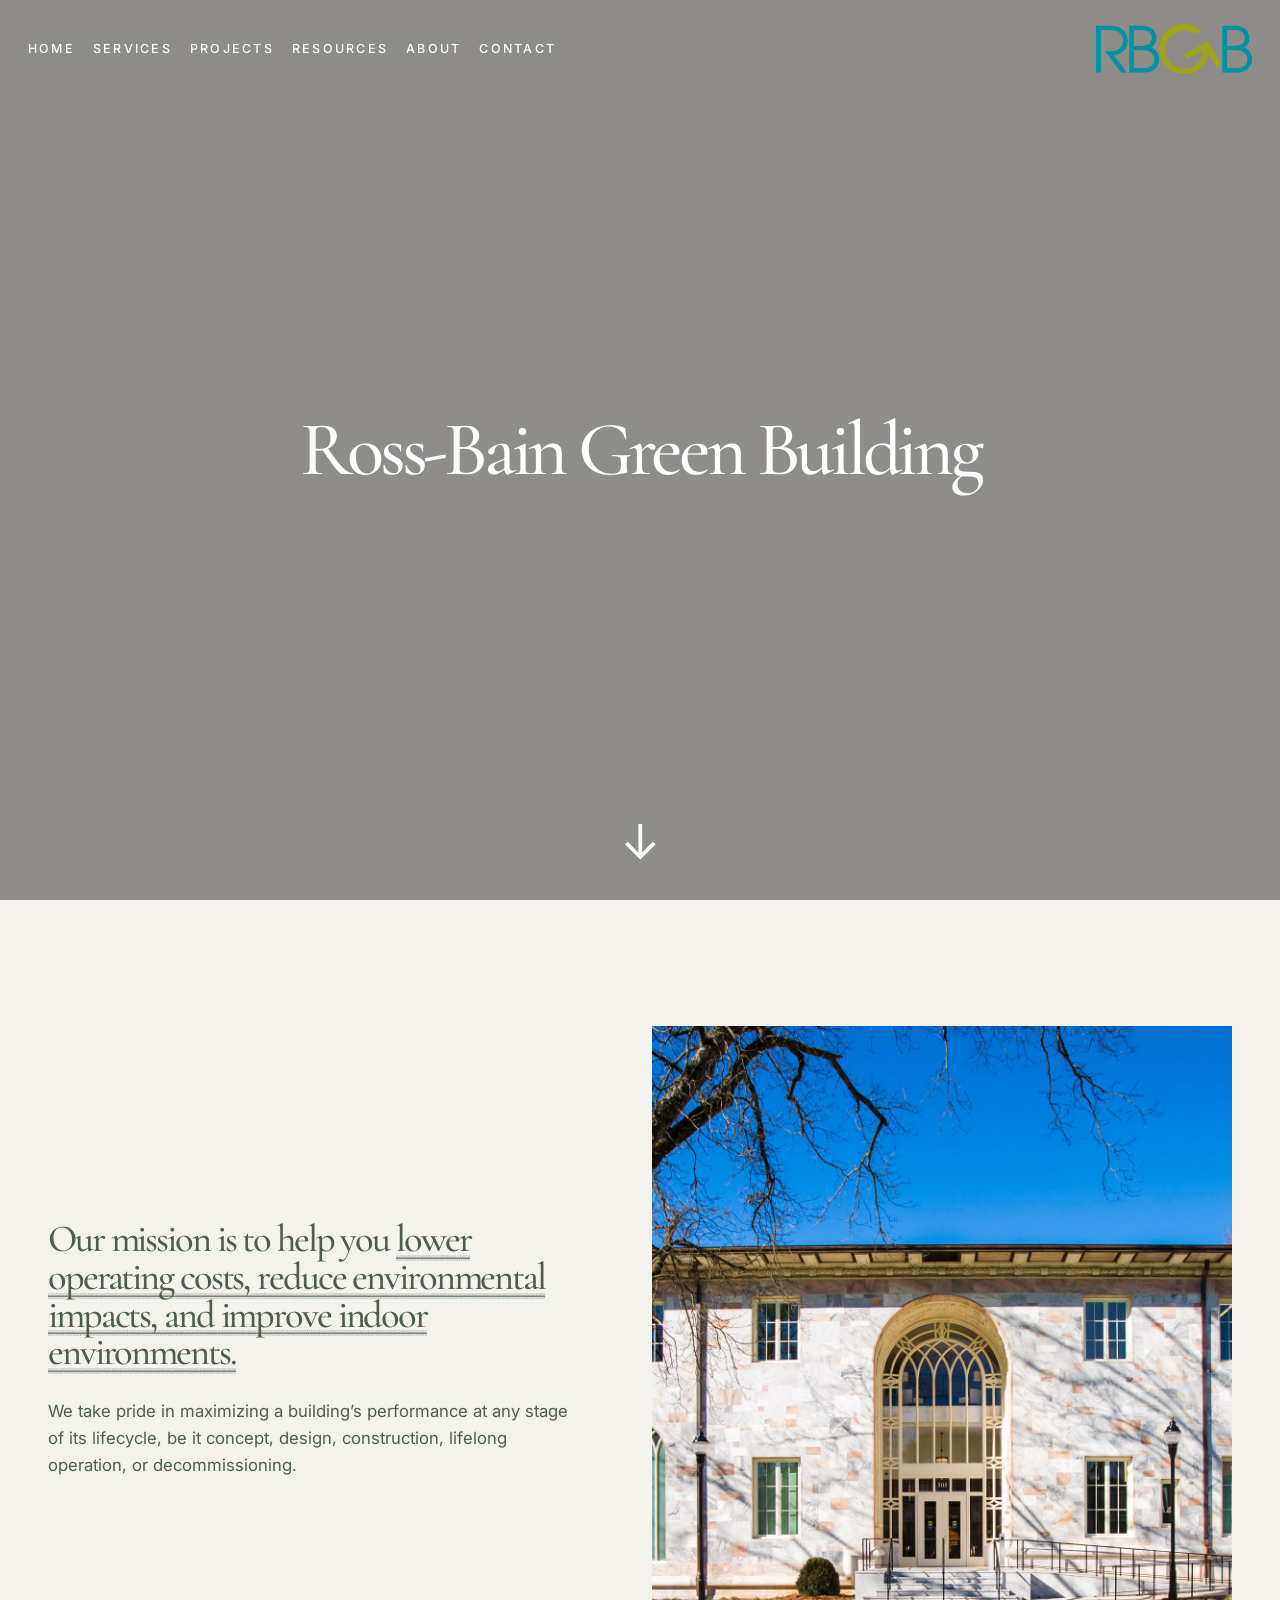
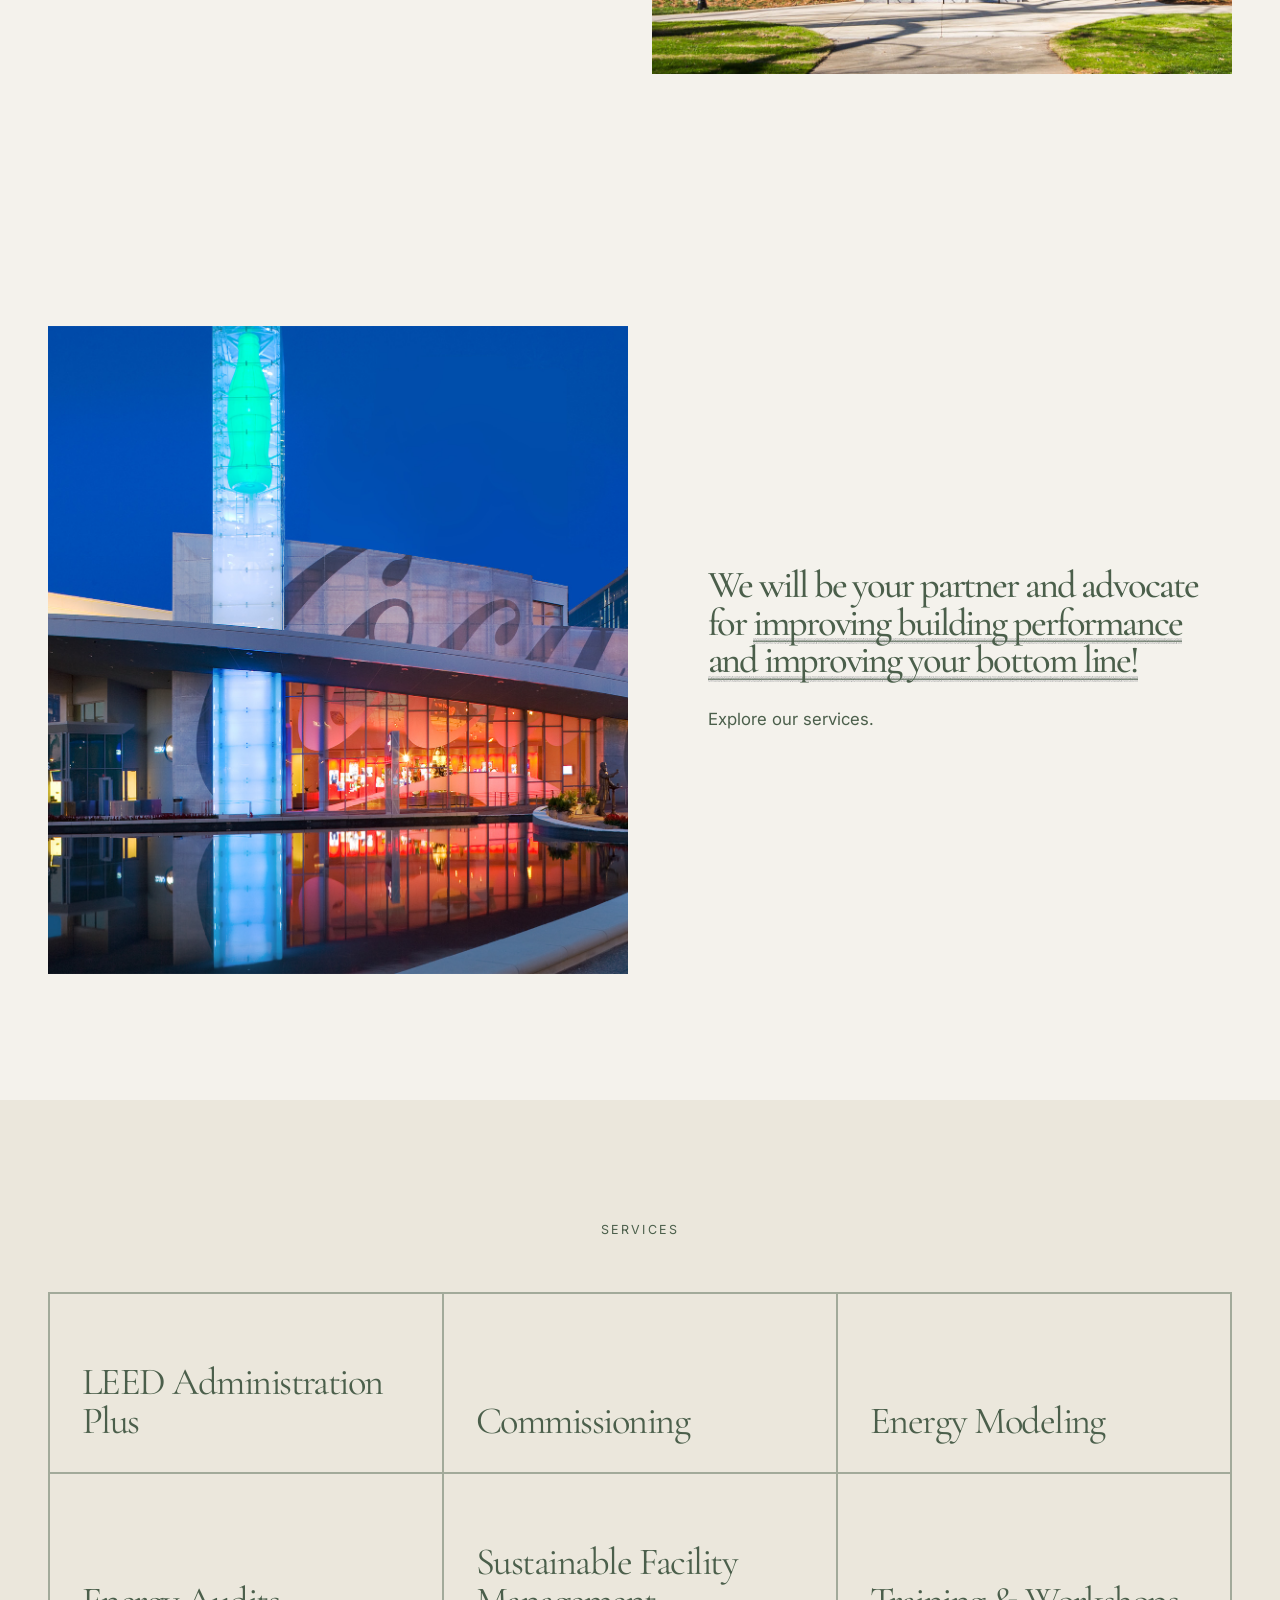
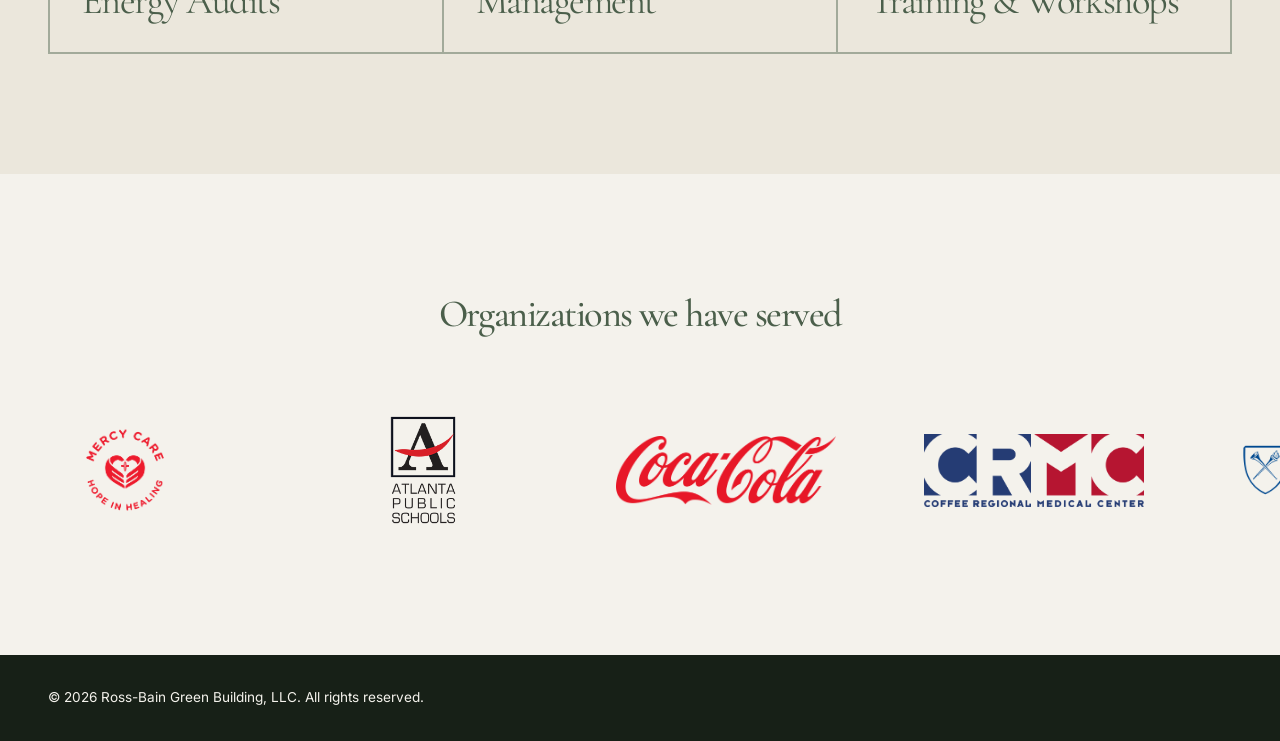
==== commit abcfff40: "update resources .html" ====
--- a/index.html
+++ b/index.html
@@ -5,7 +5,7 @@
   <meta name="viewport" content="width=device-width, initial-scale=1.0" />
 
   <title>RBGB | High-Performance Building Services</title>
-  <link rel="icon" type="image/webp" href="assets/images/rbgb-logo.webp">
+  <link rel="icon" type="image/png" href="assets/images/android-chrome-512x512.png">
   <link rel="stylesheet" href="css/style.css" />
 
   <!-- Elegant serif font for Heatherwick-style headings -->
@@ -18,9 +18,10 @@
 
   <header class="home-header">
     <nav class="home-nav">
-      <a href="index.html">Home</a>
+      <a href="index.html" class="active-nav">Home</a>
       <a href="services.html">Services</a>
       <a href="projects.html">Projects</a>
+      <a href="resources.html">Resources</a>
       <a href="about.html">About</a>
       <a href="contact.html">Contact</a>
     </nav>
--- a/css/style.css
+++ b/css/style.css
@@ -1660,4 +1660,571 @@
   .contact-info-item {
     margin-bottom: 58px;
   }
+}
+
+/* ================================
+   RESOURCES PAGE — COURSE LIBRARY
+================================ */
+
+.resources-page {
+  background: #f4f2ec;
+  color: #4b5f4b;
+  padding: 130px 0 120px;
+}
+
+.resources-hero {
+  width: min(1050px, 90vw);
+  margin: 0 auto 90px;
+  text-align: center;
+}
+
+.resources-hero h1 {
+  font-family: "Cormorant Garamond", Georgia, serif;
+  font-size: clamp(3.4rem, 7vw, 7rem);
+  line-height: 0.92;
+  letter-spacing: -0.06em;
+  font-weight: 500;
+  color: #4b5f4b;
+  margin-bottom: 30px;
+}
+
+.resources-hero p {
+  max-width: 760px;
+  margin: 0 auto;
+  font-family: "Cormorant Garamond", Georgia, serif;
+  font-size: clamp(1.4rem, 2vw, 2rem);
+  line-height: 1.3;
+  color: #243024;
+}
+
+
+/* Resource library cards */
+
+.resource-library {
+  width: min(1420px, 90vw);
+  margin: 0 auto 140px;
+  display: grid;
+  grid-template-columns: repeat(3, 1fr);
+  gap: 34px;
+}
+
+.resource-card {
+  display: block;
+  background: #ebe7dc;
+  color: #4b5f4b;
+  transition: transform 350ms ease, background 350ms ease;
+}
+
+.resource-card:hover {
+  transform: translateY(-8px);
+  background: #e3dece;
+}
+
+.resource-card img {
+  width: 100%;
+  height: 270px;
+  object-fit: cover;
+}
+
+.resource-card-copy {
+  padding: 30px;
+}
+
+.resource-type {
+  font-family: "Inter", Arial, sans-serif;
+  text-transform: uppercase;
+  letter-spacing: 0.16em;
+  font-size: 0.72rem;
+  line-height: 1.6;
+  font-weight: 700;
+  color: #4b5f4b;
+  margin-bottom: 14px;
+}
+
+.resource-card h2 {
+  font-family: "Cormorant Garamond", Georgia, serif;
+  font-size: clamp(2rem, 3vw, 3.2rem);
+  line-height: 0.95;
+  letter-spacing: -0.045em;
+  font-weight: 500;
+  color: #4b5f4b;
+  margin-bottom: 18px;
+}
+
+.resource-card p {
+  font-family: "Cormorant Garamond", Georgia, serif;
+  font-size: 1.35rem;
+  line-height: 1.3;
+  color: #243024;
+}
+
+.featured-resource {
+  grid-column: span 2;
+}
+
+.featured-resource img {
+  height: 360px;
+}
+
+
+/* Course detail section */
+
+.course-detail-section {
+  width: min(1280px, 90vw);
+  margin: 0 auto;
+  padding-top: 110px;
+  scroll-margin-top: 95px;
+  border-top: 1px solid rgba(75, 95, 75, 0.25);
+}
+
+.course-detail-intro {
+  max-width: 900px;
+  margin-bottom: 70px;
+}
+
+.course-detail-intro h2 {
+  font-family: "Cormorant Garamond", Georgia, serif;
+  font-size: clamp(3.4rem, 6vw, 6.8rem);
+  line-height: 0.92;
+  letter-spacing: -0.06em;
+  font-weight: 500;
+  color: #4b5f4b;
+  margin-bottom: 30px;
+}
+
+.course-detail-intro p {
+  font-family: "Cormorant Garamond", Georgia, serif;
+  font-size: clamp(1.45rem, 2vw, 2rem);
+  line-height: 1.3;
+  color: #243024;
+}
+
+.course-overview-grid {
+  display: grid;
+  grid-template-columns: repeat(3, 1fr);
+  gap: 1px;
+  background: rgba(75, 95, 75, 0.25);
+  margin-bottom: 90px;
+}
+
+.course-overview-card {
+  background: #f4f2ec;
+  padding: 34px;
+}
+
+.course-overview-card h3 {
+  font-family: "Cormorant Garamond", Georgia, serif;
+  font-size: clamp(1.9rem, 2.6vw, 3rem);
+  line-height: 1;
+  letter-spacing: -0.04em;
+  font-weight: 500;
+  color: #4b5f4b;
+  margin-bottom: 18px;
+}
+
+.course-overview-card p {
+  font-family: "Cormorant Garamond", Georgia, serif;
+  font-size: 1.3rem;
+  line-height: 1.3;
+  color: #243024;
+}
+
+
+/* Course modules */
+
+.course-module-list {
+  display: grid;
+  gap: 0;
+  border-top: 1px solid rgba(75, 95, 75, 0.25);
+}
+
+.course-module {
+  display: grid;
+  grid-template-columns: 120px 1fr;
+  gap: 40px;
+  padding: 38px 0;
+  border-bottom: 1px solid rgba(75, 95, 75, 0.25);
+}
+
+.course-module span {
+  font-family: "Inter", Arial, sans-serif;
+  font-size: 0.78rem;
+  letter-spacing: 0.18em;
+  color: #4b5f4b;
+  padding-top: 8px;
+}
+
+.course-module h3 {
+  font-family: "Cormorant Garamond", Georgia, serif;
+  font-size: clamp(2rem, 3vw, 3.5rem);
+  line-height: 1;
+  letter-spacing: -0.045em;
+  font-weight: 500;
+  color: #4b5f4b;
+  margin-bottom: 14px;
+}
+
+.course-module p {
+  font-family: "Cormorant Garamond", Georgia, serif;
+  font-size: 1.35rem;
+  line-height: 1.32;
+  color: #243024;
+  max-width: 780px;
+  margin-bottom: 18px;
+}
+
+.course-module a {
+  display: inline-block;
+  font-family: "Inter", Arial, sans-serif;
+  text-transform: uppercase;
+  letter-spacing: 0.14em;
+  font-size: 0.74rem;
+  color: #4b5f4b;
+  border-bottom: 1px solid #4b5f4b;
+  padding-bottom: 5px;
+}
+
+.course-module a:hover {
+  opacity: 0.6;
+}
+
+
+/* Responsive resources page */
+
+@media (max-width: 950px) {
+  .resources-page {
+    padding-top: 120px;
+  }
+
+  .resource-library {
+    grid-template-columns: 1fr;
+  }
+
+  .featured-resource {
+    grid-column: auto;
+  }
+
+  .featured-resource img,
+  .resource-card img {
+    height: 300px;
+  }
+
+  .course-overview-grid {
+    grid-template-columns: 1fr;
+  }
+
+  .course-module {
+    grid-template-columns: 1fr;
+    gap: 12px;
+  }
+}
+
+/* ================================
+   INDIVIDUAL RESOURCE / LESSON PAGE
+================================ */
+
+.lesson-page {
+  background: #f4f2ec;
+  color: #4b5f4b;
+  padding: 130px 0 110px;
+}
+
+.lesson-hero {
+  width: min(1100px, 90vw);
+  margin: 0 auto 95px;
+  text-align: center;
+}
+
+.lesson-hero h1 {
+  font-family: "Cormorant Garamond", Georgia, serif;
+  font-size: clamp(4rem, 8vw, 8rem);
+  line-height: 0.88;
+  letter-spacing: -0.065em;
+  font-weight: 500;
+  color: #4b5f4b;
+  margin-bottom: 32px;
+}
+
+.lesson-hero p {
+  max-width: 820px;
+  margin: 0 auto;
+  font-family: "Cormorant Garamond", Georgia, serif;
+  font-size: clamp(1.45rem, 2vw, 2.1rem);
+  line-height: 1.3;
+  color: #243024;
+}
+
+.lesson-hero-meta {
+  margin-top: 38px;
+  display: flex;
+  flex-wrap: wrap;
+  justify-content: center;
+  gap: 12px;
+}
+
+.lesson-hero-meta span {
+  border: 1px solid rgba(75, 95, 75, 0.3);
+  border-radius: 999px;
+  padding: 10px 16px;
+  font-family: "Inter", Arial, sans-serif;
+  text-transform: uppercase;
+  letter-spacing: 0.14em;
+  font-size: 0.68rem;
+  font-weight: 700;
+}
+
+
+/* Feature section */
+
+.lesson-feature-section {
+  width: min(1320px, 90vw);
+  margin: 0 auto 130px;
+  display: grid;
+  grid-template-columns: 1.05fr 0.95fr;
+  gap: 80px;
+  align-items: center;
+}
+
+.lesson-feature-image img {
+  width: 100%;
+  height: 620px;
+  object-fit: cover;
+}
+
+.lesson-feature-copy h2,
+.lesson-section-heading h2,
+.lesson-checklist-section h2 {
+  font-family: "Cormorant Garamond", Georgia, serif;
+  font-size: clamp(3.2rem, 5.5vw, 6rem);
+  line-height: 0.92;
+  letter-spacing: -0.06em;
+  font-weight: 500;
+  color: #4b5f4b;
+  margin-bottom: 28px;
+}
+
+.lesson-feature-copy p {
+  font-family: "Cormorant Garamond", Georgia, serif;
+  font-size: clamp(1.35rem, 1.8vw, 1.85rem);
+  line-height: 1.32;
+  color: #243024;
+  margin-bottom: 22px;
+}
+
+
+/* Objectives */
+
+.lesson-objectives {
+  width: min(1280px, 90vw);
+  margin: 0 auto 130px;
+  text-align: center;
+}
+
+.lesson-objective-grid {
+  margin-top: 50px;
+  display: grid;
+  grid-template-columns: repeat(3, 1fr);
+  gap: 1px;
+  background: rgba(75, 95, 75, 0.25);
+}
+
+.lesson-objective-grid article {
+  background: #f4f2ec;
+  padding: 38px;
+  text-align: left;
+}
+
+.lesson-objective-grid h3 {
+  font-family: "Cormorant Garamond", Georgia, serif;
+  font-size: clamp(2rem, 3vw, 3.3rem);
+  line-height: 0.95;
+  letter-spacing: -0.045em;
+  font-weight: 500;
+  color: #4b5f4b;
+  margin-bottom: 18px;
+}
+
+.lesson-objective-grid p {
+  font-family: "Cormorant Garamond", Georgia, serif;
+  font-size: 1.3rem;
+  line-height: 1.3;
+  color: #243024;
+}
+
+
+/* Module list */
+
+.lesson-module-section {
+  width: min(1280px, 90vw);
+  margin: 0 auto 130px;
+}
+
+.lesson-section-heading {
+  max-width: 820px;
+  margin-bottom: 70px;
+}
+
+.lesson-module-list {
+  border-top: 1px solid rgba(75, 95, 75, 0.25);
+}
+
+.lesson-module-card {
+  display: grid;
+  grid-template-columns: 120px 1fr;
+  gap: 44px;
+  padding: 42px 0;
+  border-bottom: 1px solid rgba(75, 95, 75, 0.25);
+}
+
+.lesson-module-card span {
+  font-family: "Inter", Arial, sans-serif;
+  text-transform: uppercase;
+  letter-spacing: 0.18em;
+  font-size: 0.78rem;
+  color: #4b5f4b;
+  padding-top: 8px;
+}
+
+.lesson-module-card h3 {
+  font-family: "Cormorant Garamond", Georgia, serif;
+  font-size: clamp(2.2rem, 3.4vw, 3.8rem);
+  line-height: 0.95;
+  letter-spacing: -0.045em;
+  font-weight: 500;
+  color: #4b5f4b;
+  margin-bottom: 16px;
+}
+
+.lesson-module-card p {
+  max-width: 820px;
+  font-family: "Cormorant Garamond", Georgia, serif;
+  font-size: 1.35rem;
+  line-height: 1.32;
+  color: #243024;
+  margin-bottom: 18px;
+}
+
+.lesson-module-card a,
+.back-to-resources {
+  display: inline-block;
+  font-family: "Inter", Arial, sans-serif;
+  text-transform: uppercase;
+  letter-spacing: 0.14em;
+  font-size: 0.74rem;
+  color: #4b5f4b;
+  border-bottom: 1px solid #4b5f4b;
+  padding-bottom: 5px;
+}
+
+.lesson-module-card a:hover,
+.back-to-resources:hover,
+.lesson-download-card:hover {
+  opacity: 0.6;
+}
+
+
+/* Checklist */
+
+.lesson-checklist-section {
+  width: min(1280px, 90vw);
+  margin: 0 auto 130px;
+  display: grid;
+  grid-template-columns: 0.85fr 1.15fr;
+  gap: 80px;
+  align-items: start;
+}
+
+.lesson-checklist {
+  list-style: none;
+  border-top: 1px solid rgba(75, 95, 75, 0.25);
+}
+
+.lesson-checklist li {
+  font-family: "Cormorant Garamond", Georgia, serif;
+  font-size: clamp(1.4rem, 1.8vw, 1.9rem);
+  line-height: 1.25;
+  color: #243024;
+  padding: 22px 0;
+  border-bottom: 1px solid rgba(75, 95, 75, 0.25);
+}
+
+.lesson-checklist li::before {
+  content: "✓";
+  margin-right: 16px;
+  color: #4b5f4b;
+}
+
+
+/* Downloads */
+
+.lesson-downloads-section {
+  width: min(1280px, 90vw);
+  margin: 0 auto 110px;
+  text-align: center;
+}
+
+.lesson-download-grid {
+  margin-top: 48px;
+  display: grid;
+  grid-template-columns: repeat(3, 1fr);
+  gap: 1px;
+  background: rgba(75, 95, 75, 0.25);
+}
+
+.lesson-download-card {
+  background: #ebe7dc;
+  padding: 40px;
+  text-align: left;
+  color: #4b5f4b;
+  transition: opacity 0.25s ease;
+}
+
+.lesson-download-card h3 {
+  font-family: "Cormorant Garamond", Georgia, serif;
+  font-size: clamp(2rem, 3vw, 3.2rem);
+  line-height: 0.95;
+  letter-spacing: -0.045em;
+  font-weight: 500;
+  margin-bottom: 18px;
+}
+
+.lesson-download-card p {
+  font-family: "Cormorant Garamond", Georgia, serif;
+  font-size: 1.3rem;
+  line-height: 1.3;
+  color: #243024;
+}
+
+.lesson-next-section {
+  width: min(1280px, 90vw);
+  margin: 0 auto;
+}
+
+
+/* Responsive lesson page */
+
+@media (max-width: 950px) {
+  .lesson-page {
+    padding-top: 120px;
+  }
+
+  .lesson-feature-section,
+  .lesson-checklist-section {
+    grid-template-columns: 1fr;
+    gap: 42px;
+  }
+
+  .lesson-feature-image img {
+    height: 420px;
+  }
+
+  .lesson-objective-grid,
+  .lesson-download-grid {
+    grid-template-columns: 1fr;
+  }
+
+  .lesson-module-card {
+    grid-template-columns: 1fr;
+    gap: 12px;
+  }
 }
